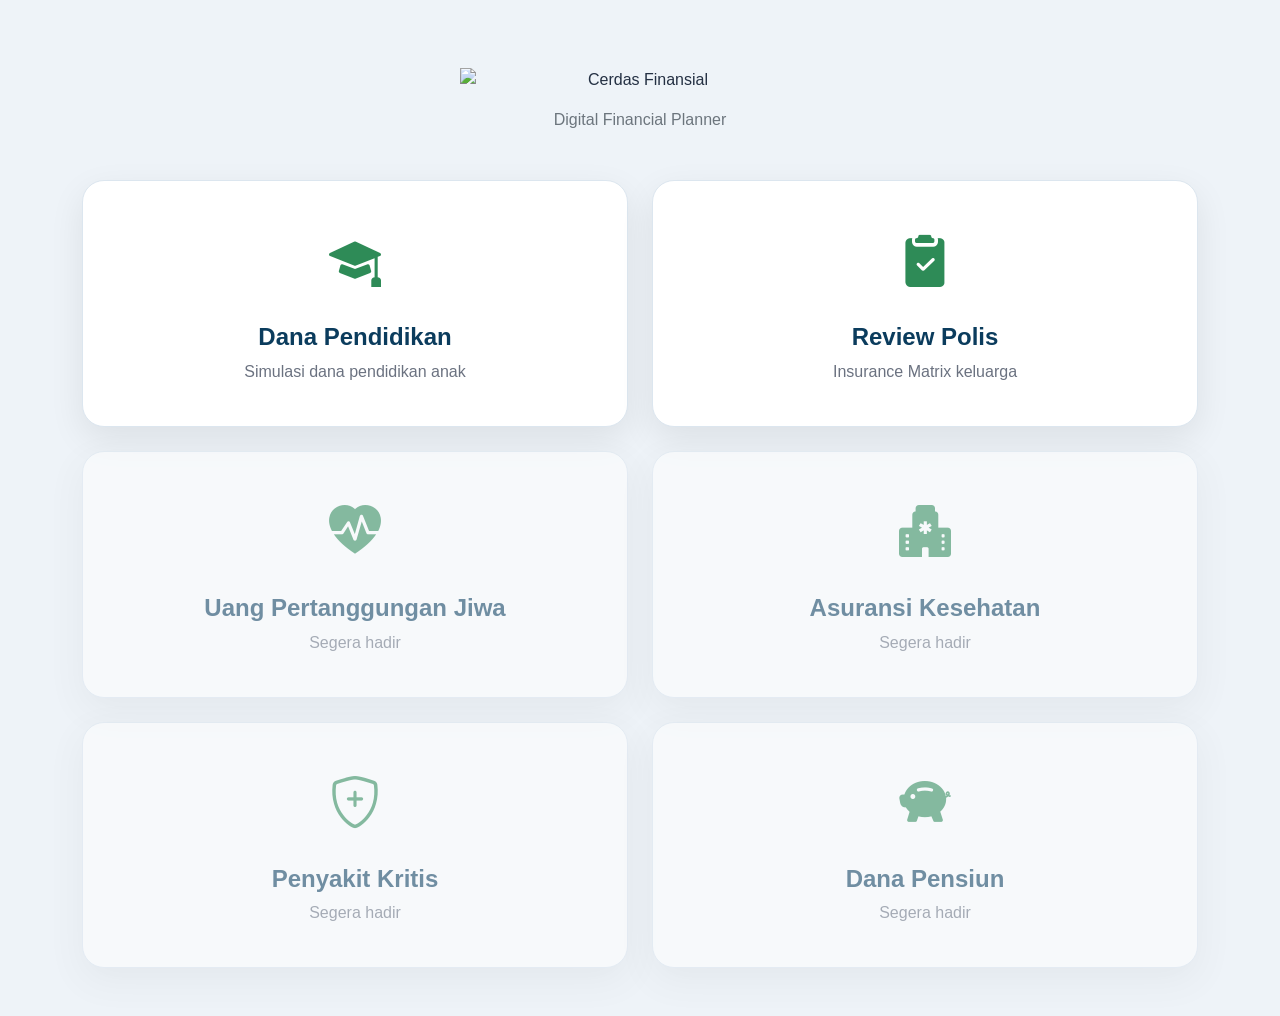
==== index.html @ c91d97d3 "update logo" ====
<!DOCTYPE html>
<html lang="id">
<head>
<meta charset="UTF-8">
<meta name="viewport" content="width=device-width, initial-scale=1">
<title>Cerdas Finansial</title>
<link href="https://cdn.jsdelivr.net/npm/bootstrap@5.3.7/dist/css/bootstrap.min.css" rel="stylesheet">
<link rel="stylesheet" href="https://cdn.jsdelivr.net/npm/bootstrap-icons@1.13.1/font/bootstrap-icons.min.css">
<link rel="stylesheet" href="css/style.css">
</head>
<body>

<div class="container py-5">

  <div class="text-center mb-5 hero-brand">
    <img src="assets/logo-cerdas-finansial.png" alt="Cerdas Finansial" class="main-logo">
    <p class="text-secondary mt-3">Digital Financial Planner</p>
  </div>

  <div class="row g-4">

    <div class="col-md-6">
      <a href="pages/pendidikan.html" class="text-decoration-none">
        <div class="menu-card">
          <i class="bi bi-mortarboard-fill"></i>
          <h4>Dana Pendidikan</h4>
          <p>Simulasi dana pendidikan anak</p>
        </div>
      </a>
    </div>

    <div class="col-md-6">
      <a href="pages/review-polis.html" class="text-decoration-none">
        <div class="menu-card">
          <i class="bi bi-clipboard2-check-fill"></i>
          <h4>Review Polis</h4>
          <p>Insurance Matrix keluarga</p>
        </div>
      </a>
    </div>

    <div class="col-md-6">
      <div class="menu-card disabled">
        <i class="bi bi-heart-pulse-fill"></i>
        <h4>Uang Pertanggungan Jiwa</h4>
        <p>Segera hadir</p>
      </div>
    </div>

    <div class="col-md-6">
      <div class="menu-card disabled">
        <i class="bi bi-hospital-fill"></i>
        <h4>Asuransi Kesehatan</h4>
        <p>Segera hadir</p>
      </div>
    </div>

    <div class="col-md-6">
      <div class="menu-card disabled">
        <i class="bi bi-shield-plus"></i>
        <h4>Penyakit Kritis</h4>
        <p>Segera hadir</p>
      </div>
    </div>

    <div class="col-md-6">
      <div class="menu-card disabled">
        <i class="bi bi-piggy-bank-fill"></i>
        <h4>Dana Pensiun</h4>
        <p>Segera hadir</p>
      </div>
    </div>

  </div>
</div>

<script src="js/script.js"></script>
</body>
</html>
---- css/style.css ----
body{
  background:#eef3f8;
  font-family:Arial,Helvetica,sans-serif;
  color:#243043;
}

.hero-brand{
  padding-top:20px;
}

.main-logo{
  width:360px;
  max-width:85%;
  height:auto;
  display:block;
  margin:0 auto;
}

.menu-card{
  background:white;
  border-radius:22px;
  padding:42px;
  text-align:center;
  box-shadow:0 12px 35px rgba(0,0,0,.08);
  transition:.25s;
  min-height:230px;
  border:1px solid #dce6ef;
}

.menu-card:hover{
  transform:translateY(-6px);
  box-shadow:0 18px 45px rgba(0,0,0,.12);
}

.menu-card i{
  font-size:52px;
  color:#2E8B57;
}

.menu-card h4{
  margin-top:22px;
  color:#0B3C5D;
  font-weight:800;
}

.menu-card p{
  color:#6b7280;
  margin-bottom:0;
}

.menu-card.disabled{
  opacity:.55;
  cursor:not-allowed;
}

a{
  color:inherit;
}
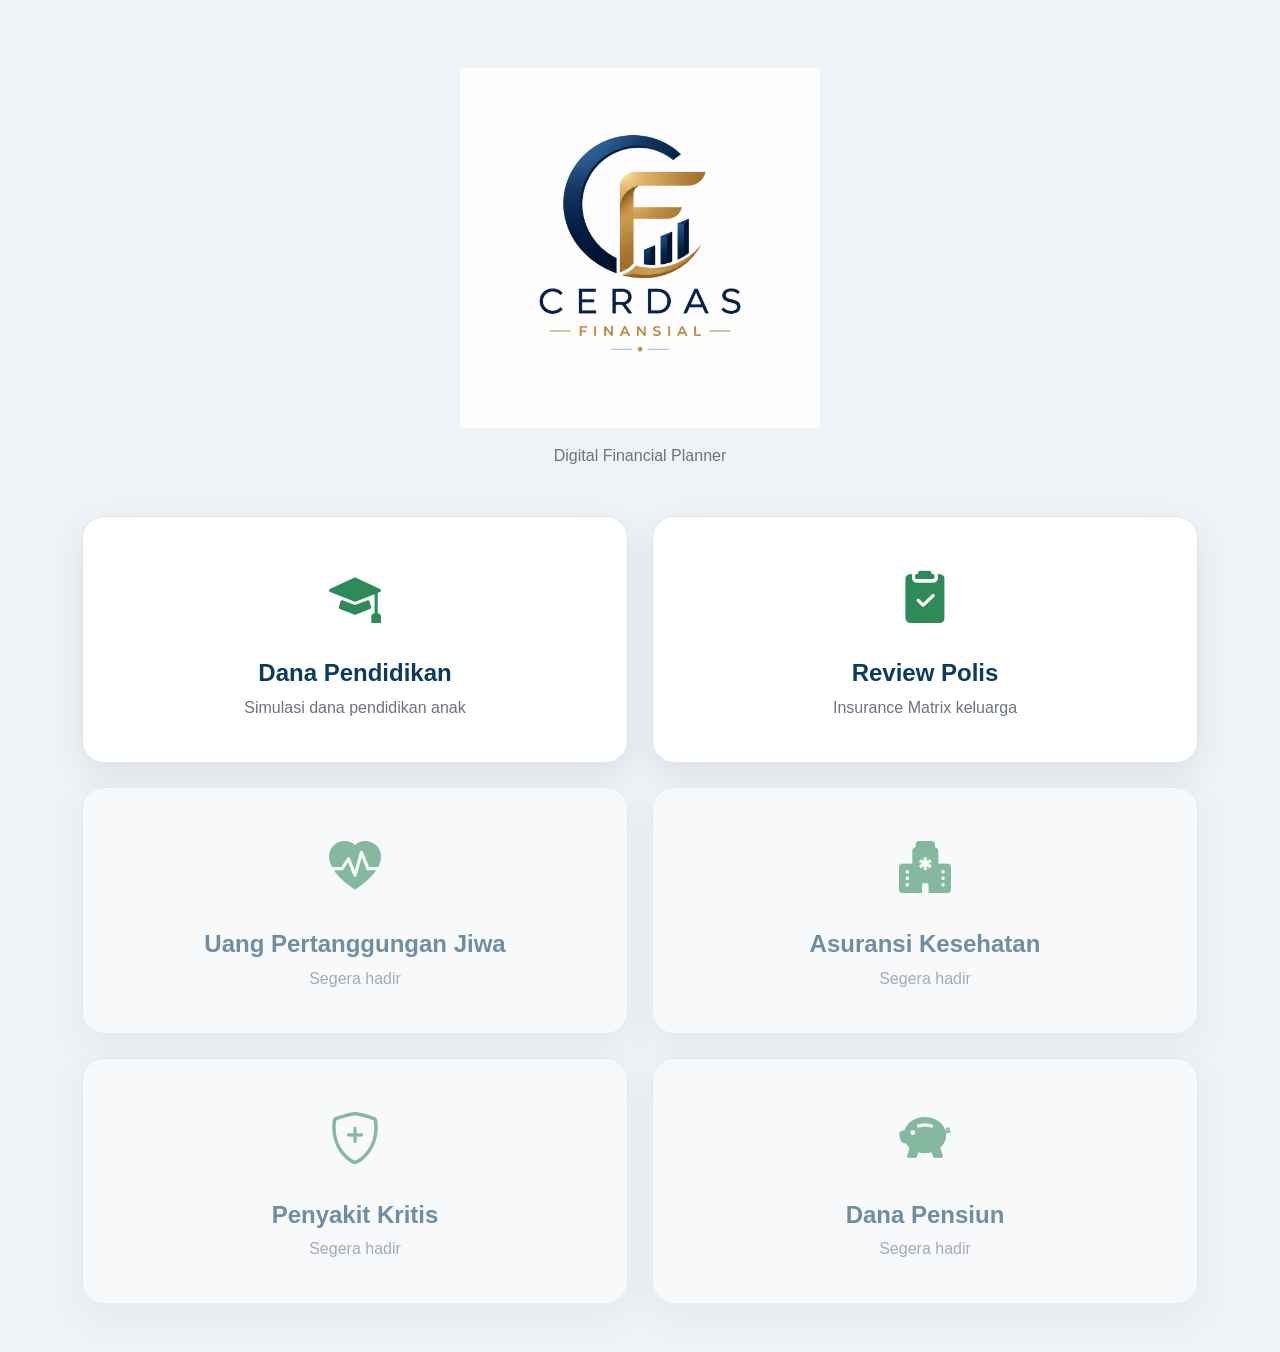
==== commit fbbfae41: "Update index.html" ====
--- a/index.html
+++ b/index.html
@@ -13,7 +13,9 @@
 <div class="container py-5">
 
   <div class="text-center mb-5 hero-brand">
-    <img src="assets/logo-cerdas-finansial.png" alt="Cerdas Finansial" class="main-logo">
+   <img src="asset/logo-cerdas-finansial.png"
+     alt="Cerdas Finansial"
+     class="main-logo">
     <p class="text-secondary mt-3">Digital Financial Planner</p>
   </div>
 
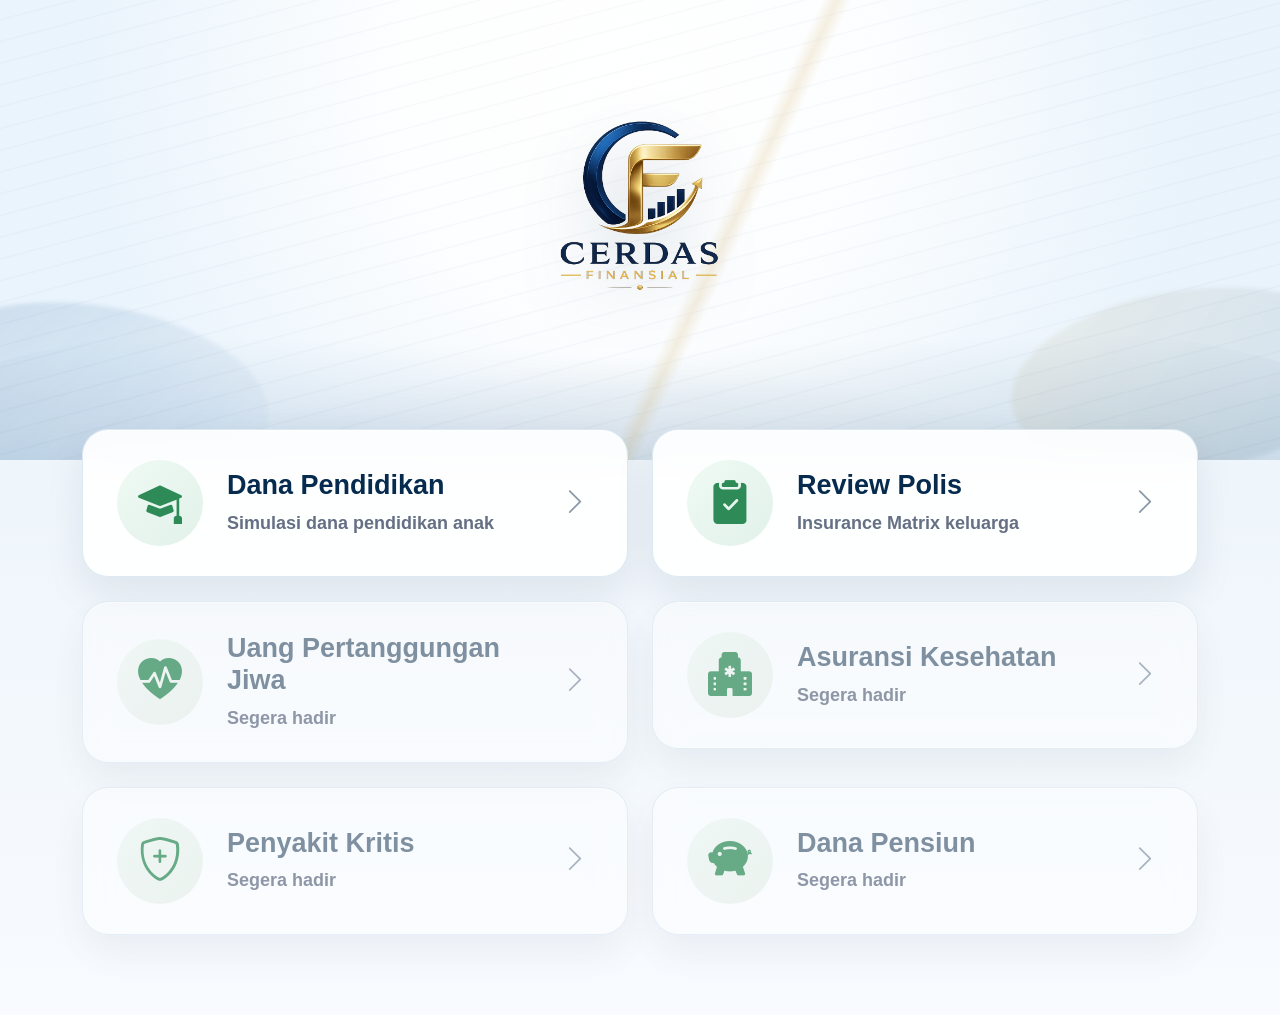
==== commit f461a0f7: "main dashboard update" ====
--- a/index.html
+++ b/index.html
@@ -8,73 +8,98 @@
 <link rel="stylesheet" href="https://cdn.jsdelivr.net/npm/bootstrap-icons@1.13.1/font/bootstrap-icons.min.css">
 <link rel="stylesheet" href="css/style.css">
 </head>
+
 <body>
+<main class="dashboard-page">
 
-<div class="container py-5">
+  <section class="hero-section">
+    <div class="hero-bg-shape shape-left"></div>
+    <div class="hero-bg-shape shape-right"></div>
 
-  <div class="text-center mb-5 hero-brand">
-   <img src="asset/logo-cerdas-finansial.png"
-     alt="Cerdas Finansial"
-     class="main-logo">
-    <p class="text-secondary mt-3">Digital Financial Planner</p>
-  </div>
+    <div class="hero-content">
+      <img src="asset/logo-cerdas-finansial.png" alt="Cerdas Finansial" class="hero-logo">
+    </div>
+  </section>
 
-  <div class="row g-4">
+  <section class="menu-section">
+    <div class="container">
+      <div class="row g-4">
 
-    <div class="col-md-6">
-      <a href="pages/pendidikan.html" class="text-decoration-none">
-        <div class="menu-card">
-          <i class="bi bi-mortarboard-fill"></i>
-          <h4>Dana Pendidikan</h4>
-          <p>Simulasi dana pendidikan anak</p>
+        <div class="col-md-6">
+          <a href="pages/pendidikan.html" class="menu-link">
+            <div class="menu-card active-card">
+              <div class="menu-icon"><i class="bi bi-mortarboard-fill"></i></div>
+              <div class="menu-text">
+                <h4>Dana Pendidikan</h4>
+                <p>Simulasi dana pendidikan anak</p>
+              </div>
+              <div class="menu-arrow"><i class="bi bi-chevron-right"></i></div>
+            </div>
+          </a>
         </div>
-      </a>
-    </div>
 
-    <div class="col-md-6">
-      <a href="pages/review-polis.html" class="text-decoration-none">
-        <div class="menu-card">
-          <i class="bi bi-clipboard2-check-fill"></i>
-          <h4>Review Polis</h4>
-          <p>Insurance Matrix keluarga</p>
+        <div class="col-md-6">
+          <a href="pages/review-polis.html" class="menu-link">
+            <div class="menu-card active-card">
+              <div class="menu-icon"><i class="bi bi-clipboard2-check-fill"></i></div>
+              <div class="menu-text">
+                <h4>Review Polis</h4>
+                <p>Insurance Matrix keluarga</p>
+              </div>
+              <div class="menu-arrow"><i class="bi bi-chevron-right"></i></div>
+            </div>
+          </a>
         </div>
-      </a>
-    </div>
 
-    <div class="col-md-6">
-      <div class="menu-card disabled">
-        <i class="bi bi-heart-pulse-fill"></i>
-        <h4>Uang Pertanggungan Jiwa</h4>
-        <p>Segera hadir</p>
+        <div class="col-md-6">
+          <div class="menu-card disabled">
+            <div class="menu-icon"><i class="bi bi-heart-pulse-fill"></i></div>
+            <div class="menu-text">
+              <h4>Uang Pertanggungan Jiwa</h4>
+              <p>Segera hadir</p>
+            </div>
+            <div class="menu-arrow"><i class="bi bi-chevron-right"></i></div>
+          </div>
+        </div>
+
+        <div class="col-md-6">
+          <div class="menu-card disabled">
+            <div class="menu-icon"><i class="bi bi-hospital-fill"></i></div>
+            <div class="menu-text">
+              <h4>Asuransi Kesehatan</h4>
+              <p>Segera hadir</p>
+            </div>
+            <div class="menu-arrow"><i class="bi bi-chevron-right"></i></div>
+          </div>
+        </div>
+
+        <div class="col-md-6">
+          <div class="menu-card disabled">
+            <div class="menu-icon"><i class="bi bi-shield-plus"></i></div>
+            <div class="menu-text">
+              <h4>Penyakit Kritis</h4>
+              <p>Segera hadir</p>
+            </div>
+            <div class="menu-arrow"><i class="bi bi-chevron-right"></i></div>
+          </div>
+        </div>
+
+        <div class="col-md-6">
+          <div class="menu-card disabled">
+            <div class="menu-icon"><i class="bi bi-piggy-bank-fill"></i></div>
+            <div class="menu-text">
+              <h4>Dana Pensiun</h4>
+              <p>Segera hadir</p>
+            </div>
+            <div class="menu-arrow"><i class="bi bi-chevron-right"></i></div>
+          </div>
+        </div>
+
       </div>
     </div>
+  </section>
 
-    <div class="col-md-6">
-      <div class="menu-card disabled">
-        <i class="bi bi-hospital-fill"></i>
-        <h4>Asuransi Kesehatan</h4>
-        <p>Segera hadir</p>
-      </div>
-    </div>
-
-    <div class="col-md-6">
-      <div class="menu-card disabled">
-        <i class="bi bi-shield-plus"></i>
-        <h4>Penyakit Kritis</h4>
-        <p>Segera hadir</p>
-      </div>
-    </div>
-
-    <div class="col-md-6">
-      <div class="menu-card disabled">
-        <i class="bi bi-piggy-bank-fill"></i>
-        <h4>Dana Pensiun</h4>
-        <p>Segera hadir</p>
-      </div>
-    </div>
-
-  </div>
-</div>
+</main>
 
 <script src="js/script.js"></script>
 </body>
--- a/css/style.css
+++ b/css/style.css
@@ -1,58 +1,249 @@
+:root{
+  --navy:#062b4f;
+  --navy2:#0b3c5d;
+  --gold:#c79a3b;
+  --green:#2e8b57;
+  --soft:#eef5fb;
+  --text:#122033;
+  --muted:#667085;
+  --line:#dce8f2;
+}
+
+*{
+  box-sizing:border-box;
+}
+
 body{
-  background:#eef3f8;
+  margin:0;
+  background:linear-gradient(180deg,#f7fbff 0%,#eef5fb 45%,#f8fbff 100%);
   font-family:Arial,Helvetica,sans-serif;
-  color:#243043;
-}
-
-.hero-brand{
-  padding-top:20px;
-}
-
-.main-logo{
+  color:var(--text);
+}
+
+.dashboard-page{
+  min-height:100vh;
+  overflow:hidden;
+  position:relative;
+}
+
+.hero-section{
+  position:relative;
+  min-height:430px;
+  display:flex;
+  align-items:center;
+  justify-content:center;
+  padding:70px 20px 110px;
+  background:
+    radial-gradient(circle at 50% 20%,rgba(255,255,255,.96) 0%,rgba(255,255,255,.75) 32%,rgba(232,243,252,.9) 75%),
+    linear-gradient(135deg,#ffffff 0%,#eaf4fb 100%);
+  overflow:hidden;
+}
+
+.hero-section::before{
+  content:"";
+  position:absolute;
+  left:-8%;
+  right:-8%;
+  bottom:-90px;
+  height:250px;
+  background:
+    radial-gradient(ellipse at 15% 80%,rgba(9,71,133,.18),transparent 58%),
+    radial-gradient(ellipse at 85% 75%,rgba(11,60,93,.16),transparent 58%);
+  border-radius:50% 50% 0 0;
+}
+
+.hero-section::after{
+  content:"";
+  position:absolute;
+  inset:0;
+  background:
+    linear-gradient(115deg,transparent 0%,transparent 55%,rgba(199,154,59,.28) 56%,transparent 57%),
+    repeating-linear-gradient(165deg,transparent 0 18px,rgba(11,60,93,.055) 19px,transparent 21px);
+  opacity:.55;
+  pointer-events:none;
+}
+
+.hero-bg-shape{
+  position:absolute;
   width:360px;
-  max-width:85%;
+  height:180px;
+  border-radius:50%;
+  filter:blur(2px);
+  opacity:.42;
+}
+
+.shape-left{
+  left:-90px;
+  bottom:-25px;
+  background:linear-gradient(135deg,rgba(7,73,135,.35),rgba(255,255,255,0));
+  transform:rotate(8deg);
+}
+
+.shape-right{
+  right:-90px;
+  bottom:-10px;
+  background:linear-gradient(135deg,rgba(199,154,59,.22),rgba(7,73,135,.25));
+  transform:rotate(-8deg);
+}
+
+.hero-content{
+  position:relative;
+  z-index:2;
+  text-align:center;
+  animation:fadeUp .7s ease both;
+}
+
+.hero-logo{
+  width:420px;
+  max-width:86vw;
   height:auto;
   display:block;
-  margin:0 auto;
+  margin:auto;
+  filter:drop-shadow(0 22px 32px rgba(6,43,79,.14));
+}
+
+.menu-section{
+  position:relative;
+  z-index:4;
+  margin-top:-55px;
+  padding:0 0 80px;
+}
+
+.menu-link{
+  text-decoration:none;
+  color:inherit;
 }
 
 .menu-card{
-  background:white;
-  border-radius:22px;
-  padding:42px;
-  text-align:center;
-  box-shadow:0 12px 35px rgba(0,0,0,.08);
-  transition:.25s;
-  min-height:230px;
-  border:1px solid #dce6ef;
-}
-
-.menu-card:hover{
+  position:relative;
+  display:flex;
+  align-items:center;
+  gap:24px;
+  min-height:142px;
+  padding:30px 34px;
+  background:rgba(255,255,255,.92);
+  border:1px solid rgba(220,232,242,.95);
+  border-radius:26px;
+  box-shadow:
+    0 18px 40px rgba(16,24,40,.08),
+    inset 0 1px 0 rgba(255,255,255,.8);
+  backdrop-filter:blur(14px);
+  transition:.28s ease;
+}
+
+.active-card:hover{
   transform:translateY(-6px);
-  box-shadow:0 18px 45px rgba(0,0,0,.12);
-}
-
-.menu-card i{
-  font-size:52px;
-  color:#2E8B57;
-}
-
-.menu-card h4{
-  margin-top:22px;
-  color:#0B3C5D;
-  font-weight:800;
-}
-
-.menu-card p{
-  color:#6b7280;
-  margin-bottom:0;
+  box-shadow:
+    0 26px 55px rgba(16,24,40,.13),
+    inset 0 1px 0 rgba(255,255,255,.9);
+}
+
+.menu-icon{
+  width:86px;
+  height:86px;
+  border-radius:50%;
+  background:linear-gradient(135deg,#effaf4,#e1f1e9);
+  display:flex;
+  align-items:center;
+  justify-content:center;
+  flex-shrink:0;
+}
+
+.menu-icon i{
+  font-size:44px;
+  color:var(--green);
+}
+
+.menu-text{
+  flex:1;
+}
+
+.menu-text h4{
+  margin:0 0 8px;
+  color:var(--navy);
+  font-size:27px;
+  font-weight:900;
+}
+
+.menu-text p{
+  margin:0;
+  color:var(--muted);
+  font-size:18px;
+  font-weight:600;
+}
+
+.menu-arrow{
+  width:36px;
+  height:36px;
+  display:flex;
+  align-items:center;
+  justify-content:center;
+  color:#8a98a8;
+  font-size:28px;
+  flex-shrink:0;
 }
 
 .menu-card.disabled{
-  opacity:.55;
+  opacity:.72;
   cursor:not-allowed;
-}
-
-a{
-  color:inherit;
+  background:rgba(255,255,255,.62);
+}
+
+.menu-card.disabled .menu-text h4{
+  color:#52677c;
+}
+
+.menu-card.disabled .menu-icon{
+  background:linear-gradient(135deg,#eef6f2,#e7efe9);
+}
+
+@keyframes fadeUp{
+  from{
+    opacity:0;
+    transform:translateY(18px);
+  }
+  to{
+    opacity:1;
+    transform:translateY(0);
+  }
+}
+
+@media(max-width:768px){
+  .hero-section{
+    min-height:330px;
+    padding:45px 16px 85px;
+  }
+
+  .hero-logo{
+    width:300px;
+  }
+
+  .menu-section{
+    margin-top:-40px;
+    padding-bottom:50px;
+  }
+
+  .menu-card{
+    min-height:118px;
+    padding:22px;
+    gap:18px;
+    border-radius:22px;
+  }
+
+  .menu-icon{
+    width:68px;
+    height:68px;
+  }
+
+  .menu-icon i{
+    font-size:34px;
+  }
+
+  .menu-text h4{
+    font-size:22px;
+  }
+
+  .menu-text p{
+    font-size:15px;
+  }
 }
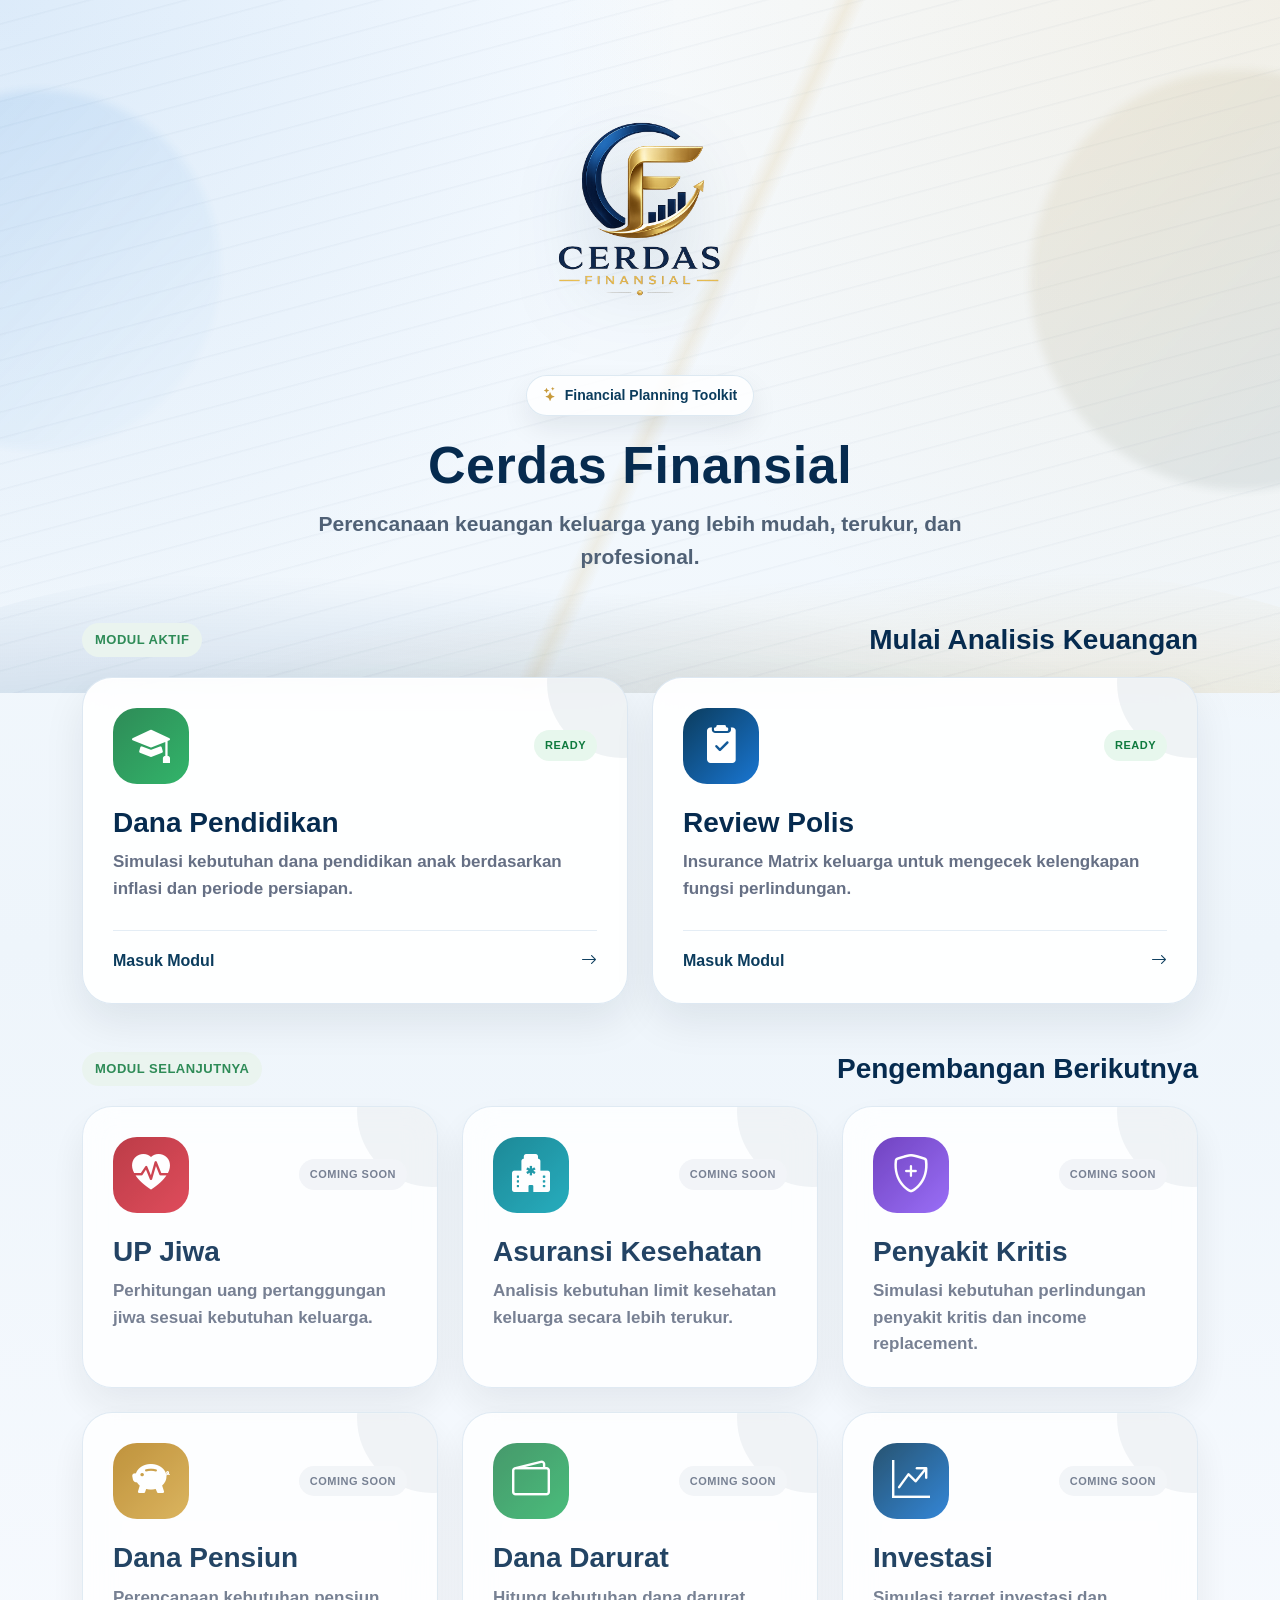
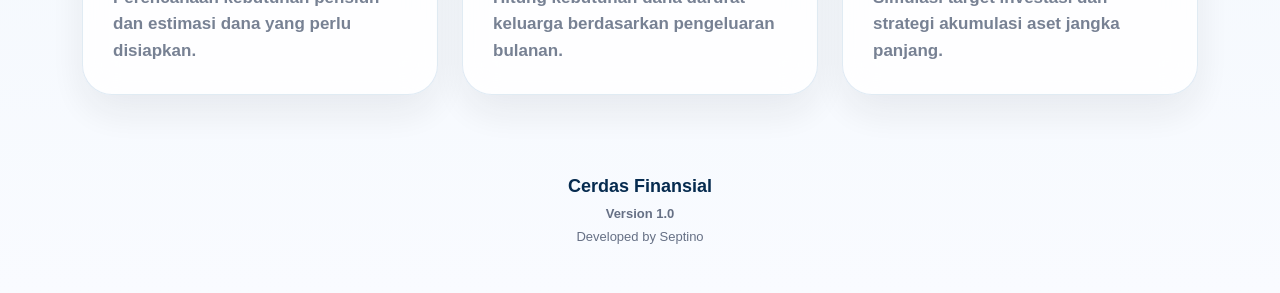
==== commit b9779929: "Dashboard v2" ====
--- a/index.html
+++ b/index.html
@@ -1,103 +1,181 @@
 <!DOCTYPE html>
 <html lang="id">
 <head>
-<meta charset="UTF-8">
-<meta name="viewport" content="width=device-width, initial-scale=1">
-<title>Cerdas Finansial</title>
-<link href="https://cdn.jsdelivr.net/npm/bootstrap@5.3.7/dist/css/bootstrap.min.css" rel="stylesheet">
-<link rel="stylesheet" href="https://cdn.jsdelivr.net/npm/bootstrap-icons@1.13.1/font/bootstrap-icons.min.css">
-<link rel="stylesheet" href="css/style.css">
+  <meta charset="UTF-8">
+  <meta name="viewport" content="width=device-width, initial-scale=1">
+  <title>Cerdas Finansial</title>
+
+  <link href="https://cdn.jsdelivr.net/npm/bootstrap@5.3.7/dist/css/bootstrap.min.css" rel="stylesheet">
+  <link rel="stylesheet" href="https://cdn.jsdelivr.net/npm/bootstrap-icons@1.13.1/font/bootstrap-icons.min.css">
+  <link rel="stylesheet" href="css/style.css">
 </head>
 
 <body>
 <main class="dashboard-page">
 
   <section class="hero-section">
-    <div class="hero-bg-shape shape-left"></div>
-    <div class="hero-bg-shape shape-right"></div>
+    <div class="hero-orb orb-left"></div>
+    <div class="hero-orb orb-right"></div>
 
     <div class="hero-content">
       <img src="asset/logo-cerdas-finansial.png" alt="Cerdas Finansial" class="hero-logo">
+
+      <div class="hero-badge">
+        <i class="bi bi-stars"></i>
+        Financial Planning Toolkit
+      </div>
+
+      <h1>Cerdas Finansial</h1>
+      <p>
+        Perencanaan keuangan keluarga yang lebih mudah,
+        terukur, dan profesional.
+      </p>
     </div>
   </section>
 
   <section class="menu-section">
     <div class="container">
-      <div class="row g-4">
+
+      <div class="section-heading">
+        <span>Modul Aktif</span>
+        <h2>Mulai Analisis Keuangan</h2>
+      </div>
+
+      <div class="row g-4 mb-5">
 
         <div class="col-md-6">
-          <a href="pages/pendidikan.html" class="menu-link">
-            <div class="menu-card active-card">
-              <div class="menu-icon"><i class="bi bi-mortarboard-fill"></i></div>
-              <div class="menu-text">
-                <h4>Dana Pendidikan</h4>
-                <p>Simulasi dana pendidikan anak</p>
+          <a href="pages/pendidikan.html" class="module-link">
+            <div class="module-card active">
+              <div class="module-top">
+                <div class="module-icon green">
+                  <i class="bi bi-mortarboard-fill"></i>
+                </div>
+                <span class="module-badge ready">READY</span>
               </div>
-              <div class="menu-arrow"><i class="bi bi-chevron-right"></i></div>
+              <h3>Dana Pendidikan</h3>
+              <p>Simulasi kebutuhan dana pendidikan anak berdasarkan inflasi dan periode persiapan.</p>
+              <div class="module-action">
+                Masuk Modul <i class="bi bi-arrow-right"></i>
+              </div>
             </div>
           </a>
         </div>
 
         <div class="col-md-6">
-          <a href="pages/review-polis.html" class="menu-link">
-            <div class="menu-card active-card">
-              <div class="menu-icon"><i class="bi bi-clipboard2-check-fill"></i></div>
-              <div class="menu-text">
-                <h4>Review Polis</h4>
-                <p>Insurance Matrix keluarga</p>
+          <a href="pages/review-polis.html" class="module-link">
+            <div class="module-card active">
+              <div class="module-top">
+                <div class="module-icon blue">
+                  <i class="bi bi-clipboard2-check-fill"></i>
+                </div>
+                <span class="module-badge ready">READY</span>
               </div>
-              <div class="menu-arrow"><i class="bi bi-chevron-right"></i></div>
+              <h3>Review Polis</h3>
+              <p>Insurance Matrix keluarga untuk mengecek kelengkapan fungsi perlindungan.</p>
+              <div class="module-action">
+                Masuk Modul <i class="bi bi-arrow-right"></i>
+              </div>
             </div>
           </a>
         </div>
 
-        <div class="col-md-6">
-          <div class="menu-card disabled">
-            <div class="menu-icon"><i class="bi bi-heart-pulse-fill"></i></div>
-            <div class="menu-text">
-              <h4>Uang Pertanggungan Jiwa</h4>
-              <p>Segera hadir</p>
+      </div>
+
+      <div class="section-heading">
+        <span>Modul Selanjutnya</span>
+        <h2>Pengembangan Berikutnya</h2>
+      </div>
+
+      <div class="row g-4">
+
+        <div class="col-md-6 col-lg-4">
+          <div class="module-card coming">
+            <div class="module-top">
+              <div class="module-icon red">
+                <i class="bi bi-heart-pulse-fill"></i>
+              </div>
+              <span class="module-badge soon">COMING SOON</span>
             </div>
-            <div class="menu-arrow"><i class="bi bi-chevron-right"></i></div>
+            <h3>UP Jiwa</h3>
+            <p>Perhitungan uang pertanggungan jiwa sesuai kebutuhan keluarga.</p>
           </div>
         </div>
 
-        <div class="col-md-6">
-          <div class="menu-card disabled">
-            <div class="menu-icon"><i class="bi bi-hospital-fill"></i></div>
-            <div class="menu-text">
-              <h4>Asuransi Kesehatan</h4>
-              <p>Segera hadir</p>
+        <div class="col-md-6 col-lg-4">
+          <div class="module-card coming">
+            <div class="module-top">
+              <div class="module-icon cyan">
+                <i class="bi bi-hospital-fill"></i>
+              </div>
+              <span class="module-badge soon">COMING SOON</span>
             </div>
-            <div class="menu-arrow"><i class="bi bi-chevron-right"></i></div>
+            <h3>Asuransi Kesehatan</h3>
+            <p>Analisis kebutuhan limit kesehatan keluarga secara lebih terukur.</p>
           </div>
         </div>
 
-        <div class="col-md-6">
-          <div class="menu-card disabled">
-            <div class="menu-icon"><i class="bi bi-shield-plus"></i></div>
-            <div class="menu-text">
-              <h4>Penyakit Kritis</h4>
-              <p>Segera hadir</p>
+        <div class="col-md-6 col-lg-4">
+          <div class="module-card coming">
+            <div class="module-top">
+              <div class="module-icon purple">
+                <i class="bi bi-shield-plus"></i>
+              </div>
+              <span class="module-badge soon">COMING SOON</span>
             </div>
-            <div class="menu-arrow"><i class="bi bi-chevron-right"></i></div>
+            <h3>Penyakit Kritis</h3>
+            <p>Simulasi kebutuhan perlindungan penyakit kritis dan income replacement.</p>
           </div>
         </div>
 
-        <div class="col-md-6">
-          <div class="menu-card disabled">
-            <div class="menu-icon"><i class="bi bi-piggy-bank-fill"></i></div>
-            <div class="menu-text">
-              <h4>Dana Pensiun</h4>
-              <p>Segera hadir</p>
+        <div class="col-md-6 col-lg-4">
+          <div class="module-card coming">
+            <div class="module-top">
+              <div class="module-icon gold">
+                <i class="bi bi-piggy-bank-fill"></i>
+              </div>
+              <span class="module-badge soon">COMING SOON</span>
             </div>
-            <div class="menu-arrow"><i class="bi bi-chevron-right"></i></div>
+            <h3>Dana Pensiun</h3>
+            <p>Perencanaan kebutuhan pensiun dan estimasi dana yang perlu disiapkan.</p>
+          </div>
+        </div>
+
+        <div class="col-md-6 col-lg-4">
+          <div class="module-card coming">
+            <div class="module-top">
+              <div class="module-icon green">
+                <i class="bi bi-wallet2"></i>
+              </div>
+              <span class="module-badge soon">COMING SOON</span>
+            </div>
+            <h3>Dana Darurat</h3>
+            <p>Hitung kebutuhan dana darurat keluarga berdasarkan pengeluaran bulanan.</p>
+          </div>
+        </div>
+
+        <div class="col-md-6 col-lg-4">
+          <div class="module-card coming">
+            <div class="module-top">
+              <div class="module-icon blue">
+                <i class="bi bi-graph-up-arrow"></i>
+              </div>
+              <span class="module-badge soon">COMING SOON</span>
+            </div>
+            <h3>Investasi</h3>
+            <p>Simulasi target investasi dan strategi akumulasi aset jangka panjang.</p>
           </div>
         </div>
 
       </div>
+
     </div>
   </section>
+
+  <footer class="dashboard-footer">
+    <strong>Cerdas Finansial</strong>
+    <span>Version 1.0</span>
+    <small>Developed by Septino</small>
+  </footer>
 
 </main>
 
--- a/css/style.css
+++ b/css/style.css
@@ -1,12 +1,17 @@
 :root{
   --navy:#062b4f;
   --navy2:#0b3c5d;
+  --blue:#1976d2;
   --gold:#c79a3b;
   --green:#2e8b57;
+  --red:#dc3545;
+  --cyan:#0aa3b5;
+  --purple:#7b3fe4;
   --soft:#eef5fb;
   --text:#122033;
   --muted:#667085;
   --line:#dce8f2;
+  --white:#ffffff;
 }
 
 *{
@@ -15,7 +20,10 @@
 
 body{
   margin:0;
-  background:linear-gradient(180deg,#f7fbff 0%,#eef5fb 45%,#f8fbff 100%);
+  background:
+    radial-gradient(circle at top left,rgba(25,118,210,.12),transparent 30%),
+    radial-gradient(circle at top right,rgba(199,154,59,.12),transparent 32%),
+    linear-gradient(180deg,#f7fbff 0%,#eef5fb 50%,#f9fbff 100%);
   font-family:Arial,Helvetica,sans-serif;
   color:var(--text);
 }
@@ -28,173 +36,309 @@
 
 .hero-section{
   position:relative;
-  min-height:430px;
+  min-height:520px;
   display:flex;
   align-items:center;
   justify-content:center;
-  padding:70px 20px 110px;
+  padding:70px 20px 120px;
+  overflow:hidden;
+}
+
+.hero-section::before{
+  content:"";
+  position:absolute;
+  inset:0;
   background:
-    radial-gradient(circle at 50% 20%,rgba(255,255,255,.96) 0%,rgba(255,255,255,.75) 32%,rgba(232,243,252,.9) 75%),
-    linear-gradient(135deg,#ffffff 0%,#eaf4fb 100%);
-  overflow:hidden;
-}
-
-.hero-section::before{
+    linear-gradient(115deg,transparent 0%,transparent 52%,rgba(199,154,59,.16) 53%,transparent 54%),
+    repeating-linear-gradient(165deg,transparent 0 22px,rgba(11,60,93,.045) 23px,transparent 25px);
+  opacity:.75;
+  pointer-events:none;
+}
+
+.hero-section::after{
   content:"";
   position:absolute;
   left:-8%;
   right:-8%;
-  bottom:-90px;
-  height:250px;
+  bottom:-110px;
+  height:260px;
   background:
-    radial-gradient(ellipse at 15% 80%,rgba(9,71,133,.18),transparent 58%),
-    radial-gradient(ellipse at 85% 75%,rgba(11,60,93,.16),transparent 58%);
+    radial-gradient(ellipse at 18% 80%,rgba(9,71,133,.18),transparent 60%),
+    radial-gradient(ellipse at 82% 75%,rgba(199,154,59,.18),transparent 60%);
   border-radius:50% 50% 0 0;
 }
 
-.hero-section::after{
-  content:"";
+.hero-orb{
   position:absolute;
-  inset:0;
-  background:
-    linear-gradient(115deg,transparent 0%,transparent 55%,rgba(199,154,59,.28) 56%,transparent 57%),
-    repeating-linear-gradient(165deg,transparent 0 18px,rgba(11,60,93,.055) 19px,transparent 21px);
-  opacity:.55;
-  pointer-events:none;
-}
-
-.hero-bg-shape{
-  position:absolute;
+  border-radius:50%;
+  filter:blur(4px);
+  opacity:.45;
+}
+
+.orb-left{
   width:360px;
-  height:180px;
-  border-radius:50%;
-  filter:blur(2px);
-  opacity:.42;
-}
-
-.shape-left{
-  left:-90px;
-  bottom:-25px;
-  background:linear-gradient(135deg,rgba(7,73,135,.35),rgba(255,255,255,0));
-  transform:rotate(8deg);
-}
-
-.shape-right{
-  right:-90px;
-  bottom:-10px;
-  background:linear-gradient(135deg,rgba(199,154,59,.22),rgba(7,73,135,.25));
-  transform:rotate(-8deg);
+  height:360px;
+  left:-140px;
+  top:90px;
+  background:linear-gradient(135deg,rgba(25,118,210,.28),rgba(255,255,255,0));
+}
+
+.orb-right{
+  width:420px;
+  height:420px;
+  right:-170px;
+  top:70px;
+  background:linear-gradient(135deg,rgba(199,154,59,.22),rgba(11,60,93,.22));
 }
 
 .hero-content{
   position:relative;
   z-index:2;
   text-align:center;
-  animation:fadeUp .7s ease both;
+  max-width:820px;
+  animation:fadeUp .75s ease both;
 }
 
 .hero-logo{
-  width:420px;
+  width:430px;
   max-width:86vw;
   height:auto;
   display:block;
-  margin:auto;
-  filter:drop-shadow(0 22px 32px rgba(6,43,79,.14));
+  margin:0 auto 18px;
+  filter:drop-shadow(0 26px 34px rgba(6,43,79,.16));
+}
+
+.hero-badge{
+  display:inline-flex;
+  align-items:center;
+  gap:8px;
+  padding:9px 16px;
+  border-radius:999px;
+  background:rgba(255,255,255,.82);
+  border:1px solid rgba(220,232,242,.95);
+  box-shadow:0 12px 28px rgba(16,24,40,.08);
+  color:var(--navy2);
+  font-size:14px;
+  font-weight:900;
+  margin-bottom:18px;
+}
+
+.hero-badge i{
+  color:var(--gold);
+}
+
+.hero-content h1{
+  margin:0 0 12px;
+  color:var(--navy);
+  font-size:52px;
+  font-weight:900;
+  letter-spacing:.5px;
+}
+
+.hero-content p{
+  margin:0 auto;
+  color:#506176;
+  font-size:21px;
+  line-height:1.55;
+  font-weight:600;
+  max-width:680px;
 }
 
 .menu-section{
   position:relative;
   z-index:4;
-  margin-top:-55px;
-  padding:0 0 80px;
-}
-
-.menu-link{
+  margin-top:-70px;
+  padding:0 0 54px;
+}
+
+.section-heading{
+  margin:0 0 20px;
+  display:flex;
+  align-items:flex-end;
+  justify-content:space-between;
+  gap:16px;
+}
+
+.section-heading span{
+  display:inline-flex;
+  align-items:center;
+  padding:7px 13px;
+  border-radius:999px;
+  background:#eaf4ef;
+  color:var(--green);
+  font-size:13px;
+  font-weight:900;
+  text-transform:uppercase;
+  letter-spacing:.5px;
+}
+
+.section-heading h2{
+  margin:0;
+  color:var(--navy);
+  font-size:28px;
+  font-weight:900;
+}
+
+.module-link{
+  color:inherit;
   text-decoration:none;
-  color:inherit;
-}
-
-.menu-card{
-  position:relative;
-  display:flex;
-  align-items:center;
-  gap:24px;
-  min-height:142px;
-  padding:30px 34px;
+  display:block;
+  height:100%;
+}
+
+.module-card{
+  position:relative;
+  height:100%;
+  min-height:238px;
+  padding:30px;
   background:rgba(255,255,255,.92);
-  border:1px solid rgba(220,232,242,.95);
-  border-radius:26px;
+  border:1px solid rgba(220,232,242,.96);
+  border-radius:30px;
   box-shadow:
-    0 18px 40px rgba(16,24,40,.08),
+    0 18px 42px rgba(16,24,40,.08),
     inset 0 1px 0 rgba(255,255,255,.8);
-  backdrop-filter:blur(14px);
+  backdrop-filter:blur(16px);
   transition:.28s ease;
-}
-
-.active-card:hover{
-  transform:translateY(-6px);
+  overflow:hidden;
+}
+
+.module-card::after{
+  content:"";
+  position:absolute;
+  width:150px;
+  height:150px;
+  right:-70px;
+  top:-70px;
+  border-radius:50%;
+  background:rgba(11,60,93,.06);
+}
+
+.module-card.active:hover{
+  transform:translateY(-7px);
   box-shadow:
-    0 26px 55px rgba(16,24,40,.13),
-    inset 0 1px 0 rgba(255,255,255,.9);
-}
-
-.menu-icon{
-  width:86px;
-  height:86px;
-  border-radius:50%;
-  background:linear-gradient(135deg,#effaf4,#e1f1e9);
+    0 28px 60px rgba(16,24,40,.14),
+    inset 0 1px 0 rgba(255,255,255,.95);
+}
+
+.module-top{
+  position:relative;
+  z-index:2;
+  display:flex;
+  align-items:center;
+  justify-content:space-between;
+  gap:12px;
+  margin-bottom:22px;
+}
+
+.module-icon{
+  width:76px;
+  height:76px;
+  border-radius:24px;
   display:flex;
   align-items:center;
   justify-content:center;
-  flex-shrink:0;
-}
-
-.menu-icon i{
-  font-size:44px;
-  color:var(--green);
-}
-
-.menu-text{
-  flex:1;
-}
-
-.menu-text h4{
-  margin:0 0 8px;
+}
+
+.module-icon i{
+  font-size:38px;
+  color:#fff;
+}
+
+.module-icon.green{background:linear-gradient(135deg,#2e8b57,#32b46a);}
+.module-icon.blue{background:linear-gradient(135deg,#0b3c5d,#1976d2);}
+.module-icon.red{background:linear-gradient(135deg,#b4232f,#dc3545);}
+.module-icon.cyan{background:linear-gradient(135deg,#007a89,#0aa3b5);}
+.module-icon.purple{background:linear-gradient(135deg,#5f2bb8,#8d5cf6);}
+.module-icon.gold{background:linear-gradient(135deg,#b88422,#d7aa49);}
+
+.module-badge{
+  padding:7px 11px;
+  border-radius:999px;
+  font-size:11px;
+  font-weight:900;
+  letter-spacing:.5px;
+}
+
+.module-badge.ready{
+  background:#e7f7ed;
+  color:#0f7a3e;
+}
+
+.module-badge.soon{
+  background:#f2f4f7;
+  color:#667085;
+}
+
+.module-card h3{
+  position:relative;
+  z-index:2;
+  margin:0 0 10px;
   color:var(--navy);
-  font-size:27px;
-  font-weight:900;
-}
-
-.menu-text p{
+  font-size:28px;
+  font-weight:900;
+}
+
+.module-card p{
+  position:relative;
+  z-index:2;
   margin:0;
   color:var(--muted);
+  font-size:17px;
+  line-height:1.55;
+  font-weight:600;
+}
+
+.module-action{
+  position:relative;
+  z-index:2;
+  margin-top:28px;
+  padding-top:18px;
+  border-top:1px solid #e4edf5;
+  color:var(--navy2);
+  font-weight:900;
+  display:flex;
+  align-items:center;
+  justify-content:space-between;
+}
+
+.module-action i{
+  transition:.25s ease;
+}
+
+.module-card.active:hover .module-action i{
+  transform:translateX(5px);
+}
+
+.module-card.coming{
+  opacity:.88;
+}
+
+.module-card.coming:hover{
+  transform:translateY(-3px);
+}
+
+.dashboard-footer{
+  padding:24px 20px 46px;
+  text-align:center;
+  color:var(--muted);
+  display:flex;
+  flex-direction:column;
+  gap:4px;
+}
+
+.dashboard-footer strong{
+  color:var(--navy);
   font-size:18px;
-  font-weight:600;
-}
-
-.menu-arrow{
-  width:36px;
-  height:36px;
-  display:flex;
-  align-items:center;
-  justify-content:center;
-  color:#8a98a8;
-  font-size:28px;
-  flex-shrink:0;
-}
-
-.menu-card.disabled{
-  opacity:.72;
-  cursor:not-allowed;
-  background:rgba(255,255,255,.62);
-}
-
-.menu-card.disabled .menu-text h4{
-  color:#52677c;
-}
-
-.menu-card.disabled .menu-icon{
-  background:linear-gradient(135deg,#eef6f2,#e7efe9);
+  font-weight:900;
+}
+
+.dashboard-footer span{
+  font-size:13px;
+  font-weight:800;
+}
+
+.dashboard-footer small{
+  font-size:13px;
 }
 
 @keyframes fadeUp{
@@ -208,42 +352,77 @@
   }
 }
 
+@media(max-width:991px){
+  .hero-section{
+    min-height:460px;
+    padding:55px 18px 110px;
+  }
+
+  .hero-logo{
+    width:350px;
+  }
+
+  .hero-content h1{
+    font-size:42px;
+  }
+
+  .hero-content p{
+    font-size:18px;
+  }
+
+  .section-heading{
+    display:block;
+  }
+
+  .section-heading h2{
+    margin-top:10px;
+    font-size:25px;
+  }
+}
+
 @media(max-width:768px){
   .hero-section{
-    min-height:330px;
-    padding:45px 16px 85px;
+    min-height:410px;
+    padding:42px 16px 95px;
   }
 
   .hero-logo{
-    width:300px;
+    width:285px;
+  }
+
+  .hero-content h1{
+    font-size:34px;
+  }
+
+  .hero-content p{
+    font-size:16px;
   }
 
   .menu-section{
-    margin-top:-40px;
-    padding-bottom:50px;
-  }
-
-  .menu-card{
-    min-height:118px;
-    padding:22px;
-    gap:18px;
-    border-radius:22px;
-  }
-
-  .menu-icon{
-    width:68px;
-    height:68px;
-  }
-
-  .menu-icon i{
-    font-size:34px;
-  }
-
-  .menu-text h4{
-    font-size:22px;
-  }
-
-  .menu-text p{
+    margin-top:-52px;
+  }
+
+  .module-card{
+    min-height:auto;
+    padding:24px;
+    border-radius:24px;
+  }
+
+  .module-icon{
+    width:66px;
+    height:66px;
+    border-radius:20px;
+  }
+
+  .module-icon i{
+    font-size:32px;
+  }
+
+  .module-card h3{
+    font-size:24px;
+  }
+
+  .module-card p{
     font-size:15px;
   }
 }
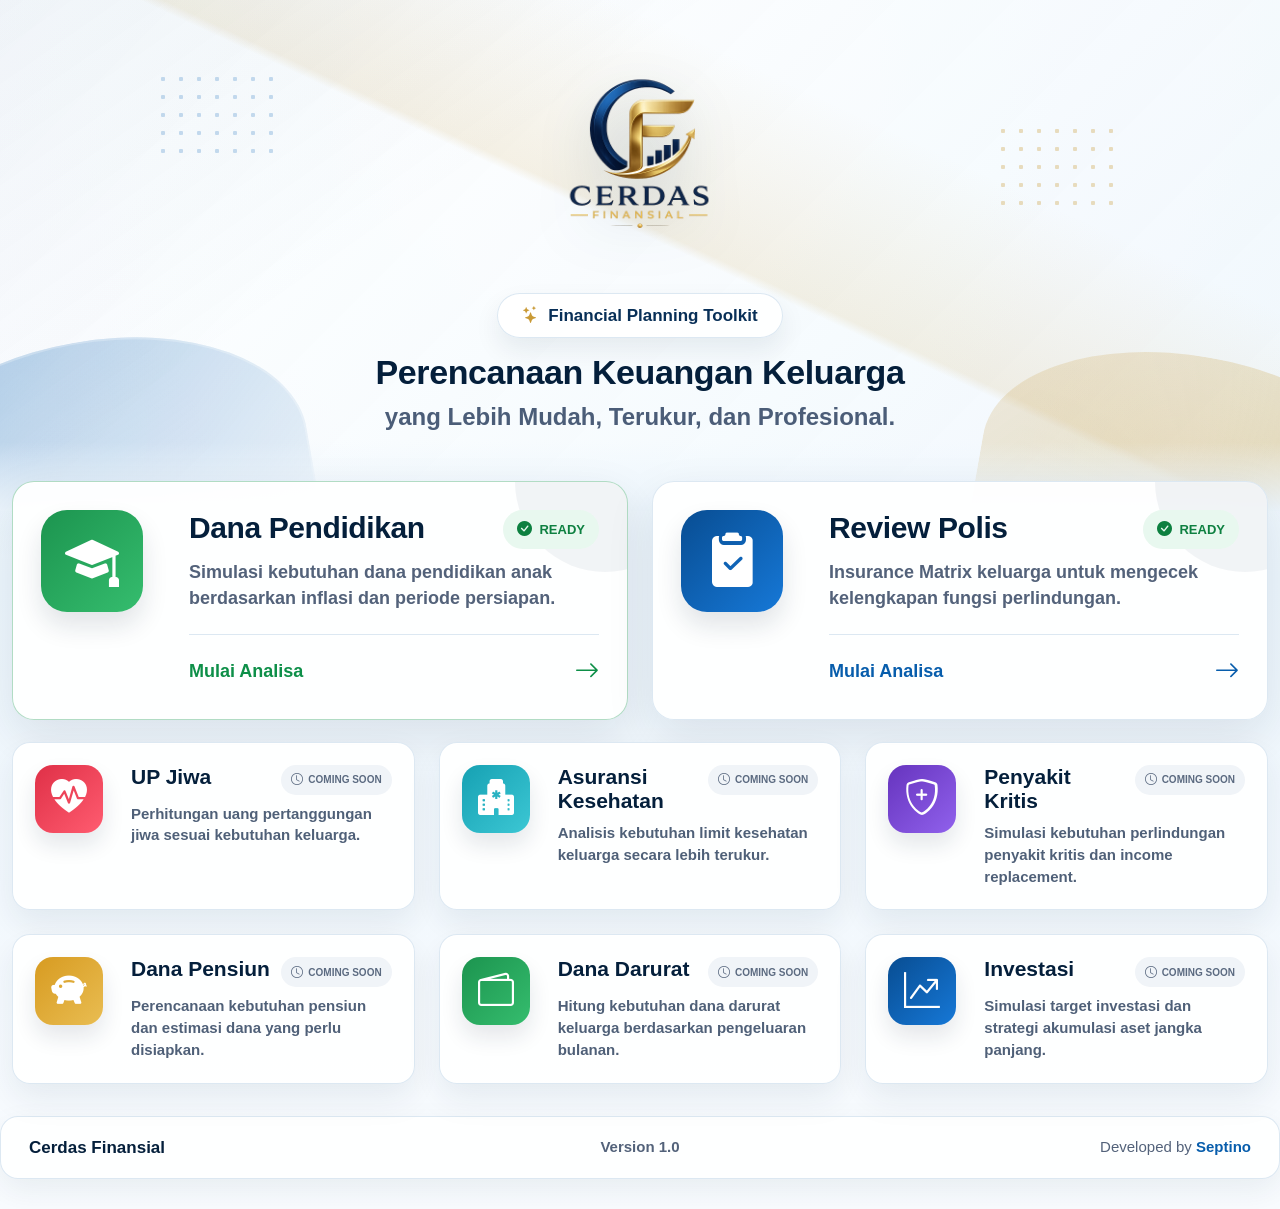
==== commit 9c6a819a: "Redesign Dashboard V2" ====
--- a/index.html
+++ b/index.html
@@ -14,8 +14,10 @@
 <main class="dashboard-page">
 
   <section class="hero-section">
-    <div class="hero-orb orb-left"></div>
-    <div class="hero-orb orb-right"></div>
+    <div class="decor decor-left"></div>
+    <div class="decor decor-right"></div>
+    <div class="dots dots-left"></div>
+    <div class="dots dots-right"></div>
 
     <div class="hero-content">
       <img src="asset/logo-cerdas-finansial.png" alt="Cerdas Finansial" class="hero-logo">
@@ -25,55 +27,57 @@
         Financial Planning Toolkit
       </div>
 
-      <h1>Cerdas Finansial</h1>
-      <p>
-        Perencanaan keuangan keluarga yang lebih mudah,
-        terukur, dan profesional.
-      </p>
+      <h1>Perencanaan Keuangan Keluarga</h1>
+      <p>yang Lebih Mudah, Terukur, dan Profesional.</p>
     </div>
   </section>
 
-  <section class="menu-section">
+  <section class="modules-section">
     <div class="container">
 
-      <div class="section-heading">
-        <span>Modul Aktif</span>
-        <h2>Mulai Analisis Keuangan</h2>
-      </div>
+      <div class="row g-4 active-row">
 
-      <div class="row g-4 mb-5">
+        <div class="col-lg-6">
+          <a href="pages/pendidikan.html" class="module-link">
+            <div class="module-card active-card green-border">
+              <div class="module-icon green">
+                <i class="bi bi-mortarboard-fill"></i>
+              </div>
 
-        <div class="col-md-6">
-          <a href="pages/pendidikan.html" class="module-link">
-            <div class="module-card active">
-              <div class="module-top">
-                <div class="module-icon green">
-                  <i class="bi bi-mortarboard-fill"></i>
+              <div class="module-content">
+                <div class="module-head">
+                  <h2>Dana Pendidikan</h2>
+                  <span class="badge-ready"><i class="bi bi-check-circle-fill"></i> READY</span>
                 </div>
-                <span class="module-badge ready">READY</span>
-              </div>
-              <h3>Dana Pendidikan</h3>
-              <p>Simulasi kebutuhan dana pendidikan anak berdasarkan inflasi dan periode persiapan.</p>
-              <div class="module-action">
-                Masuk Modul <i class="bi bi-arrow-right"></i>
+                <p>Simulasi kebutuhan dana pendidikan anak berdasarkan inflasi dan periode persiapan.</p>
+
+                <div class="module-footer">
+                  <strong>Mulai Analisa</strong>
+                  <i class="bi bi-arrow-right"></i>
+                </div>
               </div>
             </div>
           </a>
         </div>
 
-        <div class="col-md-6">
+        <div class="col-lg-6">
           <a href="pages/review-polis.html" class="module-link">
-            <div class="module-card active">
-              <div class="module-top">
-                <div class="module-icon blue">
-                  <i class="bi bi-clipboard2-check-fill"></i>
+            <div class="module-card active-card">
+              <div class="module-icon blue">
+                <i class="bi bi-clipboard2-check-fill"></i>
+              </div>
+
+              <div class="module-content">
+                <div class="module-head">
+                  <h2>Review Polis</h2>
+                  <span class="badge-ready"><i class="bi bi-check-circle-fill"></i> READY</span>
                 </div>
-                <span class="module-badge ready">READY</span>
-              </div>
-              <h3>Review Polis</h3>
-              <p>Insurance Matrix keluarga untuk mengecek kelengkapan fungsi perlindungan.</p>
-              <div class="module-action">
-                Masuk Modul <i class="bi bi-arrow-right"></i>
+                <p>Insurance Matrix keluarga untuk mengecek kelengkapan fungsi perlindungan.</p>
+
+                <div class="module-footer blue-text">
+                  <strong>Mulai Analisa</strong>
+                  <i class="bi bi-arrow-right"></i>
+                </div>
               </div>
             </div>
           </a>
@@ -81,88 +85,83 @@
 
       </div>
 
-      <div class="section-heading">
-        <span>Modul Selanjutnya</span>
-        <h2>Pengembangan Berikutnya</h2>
-      </div>
-
       <div class="row g-4">
 
         <div class="col-md-6 col-lg-4">
-          <div class="module-card coming">
-            <div class="module-top">
-              <div class="module-icon red">
-                <i class="bi bi-heart-pulse-fill"></i>
+          <div class="small-card">
+            <div class="small-icon red"><i class="bi bi-heart-pulse-fill"></i></div>
+            <div>
+              <div class="small-head">
+                <h3>UP Jiwa</h3>
+                <span><i class="bi bi-clock"></i> COMING SOON</span>
               </div>
-              <span class="module-badge soon">COMING SOON</span>
+              <p>Perhitungan uang pertanggungan jiwa sesuai kebutuhan keluarga.</p>
             </div>
-            <h3>UP Jiwa</h3>
-            <p>Perhitungan uang pertanggungan jiwa sesuai kebutuhan keluarga.</p>
           </div>
         </div>
 
         <div class="col-md-6 col-lg-4">
-          <div class="module-card coming">
-            <div class="module-top">
-              <div class="module-icon cyan">
-                <i class="bi bi-hospital-fill"></i>
+          <div class="small-card">
+            <div class="small-icon cyan"><i class="bi bi-hospital-fill"></i></div>
+            <div>
+              <div class="small-head">
+                <h3>Asuransi Kesehatan</h3>
+                <span><i class="bi bi-clock"></i> COMING SOON</span>
               </div>
-              <span class="module-badge soon">COMING SOON</span>
+              <p>Analisis kebutuhan limit kesehatan keluarga secara lebih terukur.</p>
             </div>
-            <h3>Asuransi Kesehatan</h3>
-            <p>Analisis kebutuhan limit kesehatan keluarga secara lebih terukur.</p>
           </div>
         </div>
 
         <div class="col-md-6 col-lg-4">
-          <div class="module-card coming">
-            <div class="module-top">
-              <div class="module-icon purple">
-                <i class="bi bi-shield-plus"></i>
+          <div class="small-card">
+            <div class="small-icon purple"><i class="bi bi-shield-plus"></i></div>
+            <div>
+              <div class="small-head">
+                <h3>Penyakit Kritis</h3>
+                <span><i class="bi bi-clock"></i> COMING SOON</span>
               </div>
-              <span class="module-badge soon">COMING SOON</span>
+              <p>Simulasi kebutuhan perlindungan penyakit kritis dan income replacement.</p>
             </div>
-            <h3>Penyakit Kritis</h3>
-            <p>Simulasi kebutuhan perlindungan penyakit kritis dan income replacement.</p>
           </div>
         </div>
 
         <div class="col-md-6 col-lg-4">
-          <div class="module-card coming">
-            <div class="module-top">
-              <div class="module-icon gold">
-                <i class="bi bi-piggy-bank-fill"></i>
+          <div class="small-card">
+            <div class="small-icon gold"><i class="bi bi-piggy-bank-fill"></i></div>
+            <div>
+              <div class="small-head">
+                <h3>Dana Pensiun</h3>
+                <span><i class="bi bi-clock"></i> COMING SOON</span>
               </div>
-              <span class="module-badge soon">COMING SOON</span>
+              <p>Perencanaan kebutuhan pensiun dan estimasi dana yang perlu disiapkan.</p>
             </div>
-            <h3>Dana Pensiun</h3>
-            <p>Perencanaan kebutuhan pensiun dan estimasi dana yang perlu disiapkan.</p>
           </div>
         </div>
 
         <div class="col-md-6 col-lg-4">
-          <div class="module-card coming">
-            <div class="module-top">
-              <div class="module-icon green">
-                <i class="bi bi-wallet2"></i>
+          <div class="small-card">
+            <div class="small-icon green"><i class="bi bi-wallet2"></i></div>
+            <div>
+              <div class="small-head">
+                <h3>Dana Darurat</h3>
+                <span><i class="bi bi-clock"></i> COMING SOON</span>
               </div>
-              <span class="module-badge soon">COMING SOON</span>
+              <p>Hitung kebutuhan dana darurat keluarga berdasarkan pengeluaran bulanan.</p>
             </div>
-            <h3>Dana Darurat</h3>
-            <p>Hitung kebutuhan dana darurat keluarga berdasarkan pengeluaran bulanan.</p>
           </div>
         </div>
 
         <div class="col-md-6 col-lg-4">
-          <div class="module-card coming">
-            <div class="module-top">
-              <div class="module-icon blue">
-                <i class="bi bi-graph-up-arrow"></i>
+          <div class="small-card">
+            <div class="small-icon blue"><i class="bi bi-graph-up-arrow"></i></div>
+            <div>
+              <div class="small-head">
+                <h3>Investasi</h3>
+                <span><i class="bi bi-clock"></i> COMING SOON</span>
               </div>
-              <span class="module-badge soon">COMING SOON</span>
+              <p>Simulasi target investasi dan strategi akumulasi aset jangka panjang.</p>
             </div>
-            <h3>Investasi</h3>
-            <p>Simulasi target investasi dan strategi akumulasi aset jangka panjang.</p>
           </div>
         </div>
 
@@ -174,7 +173,7 @@
   <footer class="dashboard-footer">
     <strong>Cerdas Finansial</strong>
     <span>Version 1.0</span>
-    <small>Developed by Septino</small>
+    <small>Developed by <b>Septino</b></small>
   </footer>
 
 </main>
--- a/css/style.css
+++ b/css/style.css
@@ -1,16 +1,18 @@
 :root{
-  --navy:#062b4f;
-  --navy2:#0b3c5d;
-  --blue:#1976d2;
-  --gold:#c79a3b;
-  --green:#2e8b57;
-  --red:#dc3545;
-  --cyan:#0aa3b5;
-  --purple:#7b3fe4;
-  --soft:#eef5fb;
-  --text:#122033;
-  --muted:#667085;
-  --line:#dce8f2;
+  --navy:#082f57;
+  --navy-dark:#041f3b;
+  --blue:#0d65b7;
+  --blue2:#1976d2;
+  --gold:#c99a36;
+  --green:#229b57;
+  --green2:#32b76a;
+  --red:#ef4056;
+  --cyan:#22b8c7;
+  --purple:#7d4ce2;
+  --soft:#eef6fd;
+  --text:#10243d;
+  --muted:#58677d;
+  --line:#dbe7f2;
   --white:#ffffff;
 }
 
@@ -18,30 +20,38 @@
   box-sizing:border-box;
 }
 
+html{
+  scroll-behavior:smooth;
+}
+
 body{
   margin:0;
+  font-family:Arial, Helvetica, sans-serif;
+  color:var(--text);
   background:
-    radial-gradient(circle at top left,rgba(25,118,210,.12),transparent 30%),
-    radial-gradient(circle at top right,rgba(199,154,59,.12),transparent 32%),
-    linear-gradient(180deg,#f7fbff 0%,#eef5fb 50%,#f9fbff 100%);
-  font-family:Arial,Helvetica,sans-serif;
-  color:var(--text);
+    radial-gradient(circle at top left,rgba(13,101,183,.13),transparent 32%),
+    radial-gradient(circle at top right,rgba(201,154,54,.16),transparent 30%),
+    linear-gradient(180deg,#f8fcff 0%,#edf6fd 48%,#f9fcff 100%);
 }
 
 .dashboard-page{
+  position:relative;
   min-height:100vh;
   overflow:hidden;
-  position:relative;
 }
 
 .hero-section{
   position:relative;
-  min-height:520px;
+  min-height:400px;
   display:flex;
   align-items:center;
   justify-content:center;
-  padding:70px 20px 120px;
+  text-align:center;
+  padding:34px 20px 78px;
   overflow:hidden;
+  background:
+    linear-gradient(135deg,rgba(255,255,255,.96),rgba(241,248,253,.9)),
+    radial-gradient(circle at 50% 20%,rgba(255,255,255,1),rgba(230,242,251,.8));
 }
 
 .hero-section::before{
@@ -49,78 +59,104 @@
   position:absolute;
   inset:0;
   background:
-    linear-gradient(115deg,transparent 0%,transparent 52%,rgba(199,154,59,.16) 53%,transparent 54%),
-    repeating-linear-gradient(165deg,transparent 0 22px,rgba(11,60,93,.045) 23px,transparent 25px);
-  opacity:.75;
+    linear-gradient(145deg,rgba(10,76,142,.06) 0%,transparent 36%),
+    linear-gradient(25deg,transparent 52%,rgba(201,154,54,.13) 53%,transparent 72%);
   pointer-events:none;
 }
 
 .hero-section::after{
   content:"";
   position:absolute;
-  left:-8%;
-  right:-8%;
-  bottom:-110px;
-  height:260px;
+  left:0;
+  right:0;
+  bottom:-1px;
+  height:70px;
+  background:linear-gradient(180deg,rgba(255,255,255,0),#edf6fd);
+  pointer-events:none;
+}
+
+.decor{
+  position:absolute;
+  pointer-events:none;
+  opacity:.9;
+}
+
+.decor-left{
+  left:-120px;
+  bottom:-80px;
+  width:430px;
+  height:250px;
+  border-radius:50% 50% 0 0;
   background:
-    radial-gradient(ellipse at 18% 80%,rgba(9,71,133,.18),transparent 60%),
-    radial-gradient(ellipse at 82% 75%,rgba(199,154,59,.18),transparent 60%);
+    linear-gradient(135deg,rgba(13,101,183,.38),rgba(13,101,183,.05)),
+    radial-gradient(circle at 40% 50%,rgba(255,255,255,.18),transparent 55%);
+  transform:rotate(-10deg);
+  box-shadow:inset 0 0 0 2px rgba(255,255,255,.25);
+}
+
+.decor-right{
+  right:-120px;
+  bottom:-75px;
+  width:420px;
+  height:230px;
   border-radius:50% 50% 0 0;
-}
-
-.hero-orb{
+  background:
+    linear-gradient(135deg,rgba(201,154,54,.18),rgba(201,154,54,.34)),
+    radial-gradient(circle at 45% 45%,rgba(255,255,255,.2),transparent 58%);
+  transform:rotate(10deg);
+}
+
+.dots{
   position:absolute;
-  border-radius:50%;
-  filter:blur(4px);
-  opacity:.45;
-}
-
-.orb-left{
-  width:360px;
-  height:360px;
-  left:-140px;
-  top:90px;
-  background:linear-gradient(135deg,rgba(25,118,210,.28),rgba(255,255,255,0));
-}
-
-.orb-right{
-  width:420px;
-  height:420px;
-  right:-170px;
+  width:120px;
+  height:90px;
+  background-image:radial-gradient(circle,rgba(13,101,183,.22) 2px,transparent 2.5px);
+  background-size:18px 18px;
+  pointer-events:none;
+}
+
+.dots-left{
+  left:12%;
   top:70px;
-  background:linear-gradient(135deg,rgba(199,154,59,.22),rgba(11,60,93,.22));
+}
+
+.dots-right{
+  right:13%;
+  top:122px;
+  background-image:radial-gradient(circle,rgba(201,154,54,.32) 2px,transparent 2.5px);
 }
 
 .hero-content{
   position:relative;
   z-index:2;
-  text-align:center;
-  max-width:820px;
-  animation:fadeUp .75s ease both;
+  animation:fadeUp .7s ease both;
 }
 
 .hero-logo{
-  width:430px;
-  max-width:86vw;
+  width:370px;
+  max-width:88vw;
   height:auto;
   display:block;
-  margin:0 auto 18px;
-  filter:drop-shadow(0 26px 34px rgba(6,43,79,.16));
+  margin:0 auto 12px;
+  filter:drop-shadow(0 18px 26px rgba(8,47,87,.16));
 }
 
 .hero-badge{
   display:inline-flex;
   align-items:center;
-  gap:8px;
-  padding:9px 16px;
+  justify-content:center;
+  gap:9px;
+  background:rgba(255,255,255,.88);
+  border:1px solid rgba(219,231,242,.95);
+  color:var(--navy);
+  padding:9px 24px;
   border-radius:999px;
-  background:rgba(255,255,255,.82);
-  border:1px solid rgba(220,232,242,.95);
-  box-shadow:0 12px 28px rgba(16,24,40,.08);
-  color:var(--navy2);
-  font-size:14px;
-  font-weight:900;
-  margin-bottom:18px;
+  font-size:17px;
+  font-weight:900;
+  box-shadow:
+    0 12px 26px rgba(16,36,61,.08),
+    inset 0 1px 0 rgba(255,255,255,.95);
+  margin-bottom:14px;
 }
 
 .hero-badge i{
@@ -128,55 +164,34 @@
 }
 
 .hero-content h1{
-  margin:0 0 12px;
-  color:var(--navy);
-  font-size:52px;
-  font-weight:900;
-  letter-spacing:.5px;
+  margin:0;
+  color:var(--navy-dark);
+  font-size:34px;
+  font-weight:900;
+  letter-spacing:-.4px;
 }
 
 .hero-content p{
-  margin:0 auto;
-  color:#506176;
-  font-size:21px;
-  line-height:1.55;
-  font-weight:600;
-  max-width:680px;
-}
-
-.menu-section{
+  margin:8px 0 0;
+  color:#4b5d78;
+  font-size:24px;
+  font-weight:700;
+  line-height:1.35;
+}
+
+.modules-section{
   position:relative;
-  z-index:4;
-  margin-top:-70px;
-  padding:0 0 54px;
-}
-
-.section-heading{
-  margin:0 0 20px;
-  display:flex;
-  align-items:flex-end;
-  justify-content:space-between;
-  gap:16px;
-}
-
-.section-heading span{
-  display:inline-flex;
-  align-items:center;
-  padding:7px 13px;
-  border-radius:999px;
-  background:#eaf4ef;
-  color:var(--green);
-  font-size:13px;
-  font-weight:900;
-  text-transform:uppercase;
-  letter-spacing:.5px;
-}
-
-.section-heading h2{
-  margin:0;
-  color:var(--navy);
-  font-size:28px;
-  font-weight:900;
+  z-index:5;
+  margin-top:-54px;
+  padding:0 0 18px;
+}
+
+.container{
+  max-width:1360px;
+}
+
+.active-row{
+  margin-bottom:22px;
 }
 
 .module-link{
@@ -189,156 +204,273 @@
 .module-card{
   position:relative;
   height:100%;
-  min-height:238px;
-  padding:30px;
+  min-height:220px;
   background:rgba(255,255,255,.92);
-  border:1px solid rgba(220,232,242,.96);
-  border-radius:30px;
+  border:1px solid rgba(219,231,242,.95);
+  border-radius:22px;
+  padding:28px;
+  display:grid;
+  grid-template-columns:120px 1fr;
+  gap:28px;
+  align-items:start;
   box-shadow:
-    0 18px 42px rgba(16,24,40,.08),
-    inset 0 1px 0 rgba(255,255,255,.8);
-  backdrop-filter:blur(16px);
-  transition:.28s ease;
+    0 18px 48px rgba(16,36,61,.10),
+    inset 0 1px 0 rgba(255,255,255,.95);
   overflow:hidden;
-}
-
-.module-card::after{
+  transition:.25s ease;
+}
+
+.module-card::before{
   content:"";
   position:absolute;
-  width:150px;
-  height:150px;
-  right:-70px;
-  top:-70px;
+  right:-68px;
+  top:-90px;
+  width:180px;
+  height:180px;
   border-radius:50%;
-  background:rgba(11,60,93,.06);
-}
-
-.module-card.active:hover{
-  transform:translateY(-7px);
+  background:rgba(8,47,87,.05);
+}
+
+.module-card:hover{
+  transform:translateY(-5px);
   box-shadow:
-    0 28px 60px rgba(16,24,40,.14),
+    0 26px 62px rgba(16,36,61,.15),
     inset 0 1px 0 rgba(255,255,255,.95);
 }
 
-.module-top{
+.green-border{
+  border-color:rgba(34,155,87,.35);
+}
+
+.module-icon{
+  width:102px;
+  height:102px;
+  border-radius:26px;
+  display:flex;
+  align-items:center;
+  justify-content:center;
+  box-shadow:0 14px 26px rgba(16,36,61,.12);
+}
+
+.module-icon i{
+  color:white;
+  font-size:54px;
+}
+
+.module-icon.green,
+.small-icon.green{
+  background:linear-gradient(135deg,#1c944f,#35bd6e);
+}
+
+.module-icon.blue,
+.small-icon.blue{
+  background:linear-gradient(135deg,#084d92,#1678d7);
+}
+
+.module-content{
   position:relative;
   z-index:2;
+}
+
+.module-head{
   display:flex;
-  align-items:center;
+  align-items:flex-start;
   justify-content:space-between;
-  gap:12px;
-  margin-bottom:22px;
-}
-
-.module-icon{
-  width:76px;
-  height:76px;
-  border-radius:24px;
+  gap:16px;
+  margin-bottom:10px;
+}
+
+.module-head h2{
+  margin:0;
+  color:var(--navy-dark);
+  font-size:30px;
+  font-weight:900;
+  letter-spacing:-.4px;
+}
+
+.badge-ready{
+  display:inline-flex;
+  align-items:center;
+  gap:7px;
+  padding:8px 14px;
+  border-radius:999px;
+  background:#e8f8ef;
+  color:#0d8040;
+  font-size:13px;
+  font-weight:900;
+  white-space:nowrap;
+}
+
+.badge-ready i{
+  font-size:15px;
+}
+
+.module-card p{
+  color:#53627a;
+  font-size:18px;
+  line-height:1.48;
+  font-weight:700;
+  margin:0 0 22px;
+  max-width:590px;
+}
+
+.module-footer{
+  border-top:1px solid #dce8f2;
+  padding-top:18px;
+  color:#0d8f48;
+  font-size:18px;
+  font-weight:900;
   display:flex;
   align-items:center;
+  justify-content:space-between;
+}
+
+.module-footer i{
+  font-size:25px;
+  transition:.25s ease;
+}
+
+.module-card:hover .module-footer i{
+  transform:translateX(6px);
+}
+
+.blue-text{
+  color:#075dac;
+}
+
+.small-card{
+  position:relative;
+  min-height:142px;
+  height:100%;
+  background:rgba(255,255,255,.9);
+  border:1px solid rgba(219,231,242,.95);
+  border-radius:18px;
+  padding:22px;
+  display:grid;
+  grid-template-columns:78px 1fr;
+  gap:18px;
+  align-items:start;
+  box-shadow:
+    0 14px 34px rgba(16,36,61,.08),
+    inset 0 1px 0 rgba(255,255,255,.9);
+  transition:.25s ease;
+  overflow:hidden;
+}
+
+.small-card:hover{
+  transform:translateY(-3px);
+  box-shadow:
+    0 20px 48px rgba(16,36,61,.12),
+    inset 0 1px 0 rgba(255,255,255,.95);
+}
+
+.small-icon{
+  width:68px;
+  height:68px;
+  border-radius:18px;
+  display:flex;
+  align-items:center;
   justify-content:center;
-}
-
-.module-icon i{
-  font-size:38px;
-  color:#fff;
-}
-
-.module-icon.green{background:linear-gradient(135deg,#2e8b57,#32b46a);}
-.module-icon.blue{background:linear-gradient(135deg,#0b3c5d,#1976d2);}
-.module-icon.red{background:linear-gradient(135deg,#b4232f,#dc3545);}
-.module-icon.cyan{background:linear-gradient(135deg,#007a89,#0aa3b5);}
-.module-icon.purple{background:linear-gradient(135deg,#5f2bb8,#8d5cf6);}
-.module-icon.gold{background:linear-gradient(135deg,#b88422,#d7aa49);}
-
-.module-badge{
-  padding:7px 11px;
+  flex-shrink:0;
+  box-shadow:0 12px 22px rgba(16,36,61,.11);
+}
+
+.small-icon i{
+  color:white;
+  font-size:36px;
+}
+
+.small-icon.red{
+  background:linear-gradient(135deg,#df3047,#ff5c70);
+}
+
+.small-icon.cyan{
+  background:linear-gradient(135deg,#16a1b3,#3cc7d4);
+}
+
+.small-icon.purple{
+  background:linear-gradient(135deg,#6634be,#9061ec);
+}
+
+.small-icon.gold{
+  background:linear-gradient(135deg,#d79b21,#e9bd52);
+}
+
+.small-head{
+  display:flex;
+  align-items:flex-start;
+  justify-content:space-between;
+  gap:10px;
+  margin-bottom:8px;
+}
+
+.small-head h3{
+  margin:0;
+  color:var(--navy-dark);
+  font-size:21px;
+  line-height:1.18;
+  font-weight:900;
+}
+
+.small-head span{
+  display:inline-flex;
+  align-items:center;
+  gap:5px;
+  padding:6px 10px;
   border-radius:999px;
-  font-size:11px;
-  font-weight:900;
-  letter-spacing:.5px;
-}
-
-.module-badge.ready{
-  background:#e7f7ed;
-  color:#0f7a3e;
-}
-
-.module-badge.soon{
-  background:#f2f4f7;
-  color:#667085;
-}
-
-.module-card h3{
-  position:relative;
-  z-index:2;
-  margin:0 0 10px;
-  color:var(--navy);
-  font-size:28px;
-  font-weight:900;
-}
-
-.module-card p{
-  position:relative;
-  z-index:2;
+  background:#f0f4f8;
+  color:#5b6a80;
+  font-size:10px;
+  font-weight:900;
+  white-space:nowrap;
+}
+
+.small-head span i{
+  font-size:12px;
+}
+
+.small-card p{
   margin:0;
-  color:var(--muted);
+  color:#4f6078;
+  font-size:15px;
+  line-height:1.45;
+  font-weight:650;
+}
+
+.dashboard-footer{
+  max-width:1360px;
+  margin:14px auto 30px;
+  padding:18px 28px;
+  background:rgba(255,255,255,.86);
+  border:1px solid rgba(219,231,242,.95);
+  border-radius:18px;
+  box-shadow:0 12px 32px rgba(16,36,61,.07);
+  display:grid;
+  grid-template-columns:1fr auto 1fr;
+  align-items:center;
+  gap:18px;
+  color:#53627a;
+  font-size:15px;
+}
+
+.dashboard-footer strong{
+  color:var(--navy-dark);
   font-size:17px;
-  line-height:1.55;
-  font-weight:600;
-}
-
-.module-action{
-  position:relative;
-  z-index:2;
-  margin-top:28px;
-  padding-top:18px;
-  border-top:1px solid #e4edf5;
-  color:var(--navy2);
-  font-weight:900;
-  display:flex;
-  align-items:center;
-  justify-content:space-between;
-}
-
-.module-action i{
-  transition:.25s ease;
-}
-
-.module-card.active:hover .module-action i{
-  transform:translateX(5px);
-}
-
-.module-card.coming{
-  opacity:.88;
-}
-
-.module-card.coming:hover{
-  transform:translateY(-3px);
-}
-
-.dashboard-footer{
-  padding:24px 20px 46px;
+  font-weight:900;
+}
+
+.dashboard-footer span{
   text-align:center;
-  color:var(--muted);
-  display:flex;
-  flex-direction:column;
-  gap:4px;
-}
-
-.dashboard-footer strong{
-  color:var(--navy);
-  font-size:18px;
-  font-weight:900;
-}
-
-.dashboard-footer span{
-  font-size:13px;
-  font-weight:800;
+  font-weight:700;
 }
 
 .dashboard-footer small{
-  font-size:13px;
+  text-align:right;
+  font-size:15px;
+}
+
+.dashboard-footer b{
+  color:#075dac;
 }
 
 @keyframes fadeUp{
@@ -352,77 +484,178 @@
   }
 }
 
+@media(max-width:1200px){
+  .module-card{
+    grid-template-columns:100px 1fr;
+    gap:22px;
+  }
+
+  .module-icon{
+    width:90px;
+    height:90px;
+  }
+
+  .module-icon i{
+    font-size:46px;
+  }
+
+  .module-head h2{
+    font-size:27px;
+  }
+
+  .module-card p{
+    font-size:17px;
+  }
+
+  .small-head{
+    display:block;
+  }
+
+  .small-head span{
+    margin-top:8px;
+  }
+}
+
 @media(max-width:991px){
   .hero-section{
-    min-height:460px;
-    padding:55px 18px 110px;
+    min-height:370px;
+    padding:30px 16px 72px;
   }
 
   .hero-logo{
-    width:350px;
+    width:320px;
   }
 
   .hero-content h1{
-    font-size:42px;
+    font-size:30px;
   }
 
   .hero-content p{
-    font-size:18px;
-  }
-
-  .section-heading{
-    display:block;
-  }
-
-  .section-heading h2{
-    margin-top:10px;
-    font-size:25px;
+    font-size:20px;
+  }
+
+  .modules-section{
+    margin-top:-48px;
+  }
+
+  .module-card{
+    min-height:auto;
+  }
+
+  .decor-left{
+    left:-190px;
+  }
+
+  .decor-right{
+    right:-190px;
   }
 }
 
 @media(max-width:768px){
   .hero-section{
-    min-height:410px;
-    padding:42px 16px 95px;
+    min-height:330px;
+    padding:26px 14px 62px;
   }
 
   .hero-logo{
-    width:285px;
+    width:270px;
+    margin-bottom:8px;
+  }
+
+  .hero-badge{
+    font-size:14px;
+    padding:8px 18px;
   }
 
   .hero-content h1{
-    font-size:34px;
+    font-size:25px;
   }
 
   .hero-content p{
+    font-size:17px;
+  }
+
+  .dots{
+    display:none;
+  }
+
+  .modules-section{
+    margin-top:-38px;
+  }
+
+  .module-card{
+    grid-template-columns:1fr;
+    padding:24px;
+    border-radius:20px;
+    gap:18px;
+  }
+
+  .module-icon{
+    width:78px;
+    height:78px;
+    border-radius:22px;
+  }
+
+  .module-icon i{
+    font-size:40px;
+  }
+
+  .module-head{
+    display:block;
+  }
+
+  .module-head h2{
+    font-size:25px;
+    margin-bottom:10px;
+  }
+
+  .module-card p{
     font-size:16px;
   }
 
-  .menu-section{
-    margin-top:-52px;
+  .small-card{
+    grid-template-columns:70px 1fr;
+    padding:20px;
+  }
+
+  .small-head h3{
+    font-size:20px;
+  }
+
+  .dashboard-footer{
+    margin:12px 12px 28px;
+    grid-template-columns:1fr;
+    text-align:center;
+  }
+
+  .dashboard-footer small{
+    text-align:center;
+  }
+}
+
+@media(max-width:480px){
+  .hero-logo{
+    width:230px;
+  }
+
+  .hero-content h1{
+    font-size:22px;
+  }
+
+  .hero-content p{
+    font-size:15px;
   }
 
   .module-card{
-    min-height:auto;
-    padding:24px;
-    border-radius:24px;
-  }
-
-  .module-icon{
-    width:66px;
-    height:66px;
-    border-radius:20px;
-  }
-
-  .module-icon i{
-    font-size:32px;
-  }
-
-  .module-card h3{
-    font-size:24px;
-  }
-
-  .module-card p{
-    font-size:15px;
+    padding:20px;
+  }
+
+  .small-card{
+    grid-template-columns:1fr;
+  }
+
+  .small-icon{
+    width:62px;
+    height:62px;
   }
 }
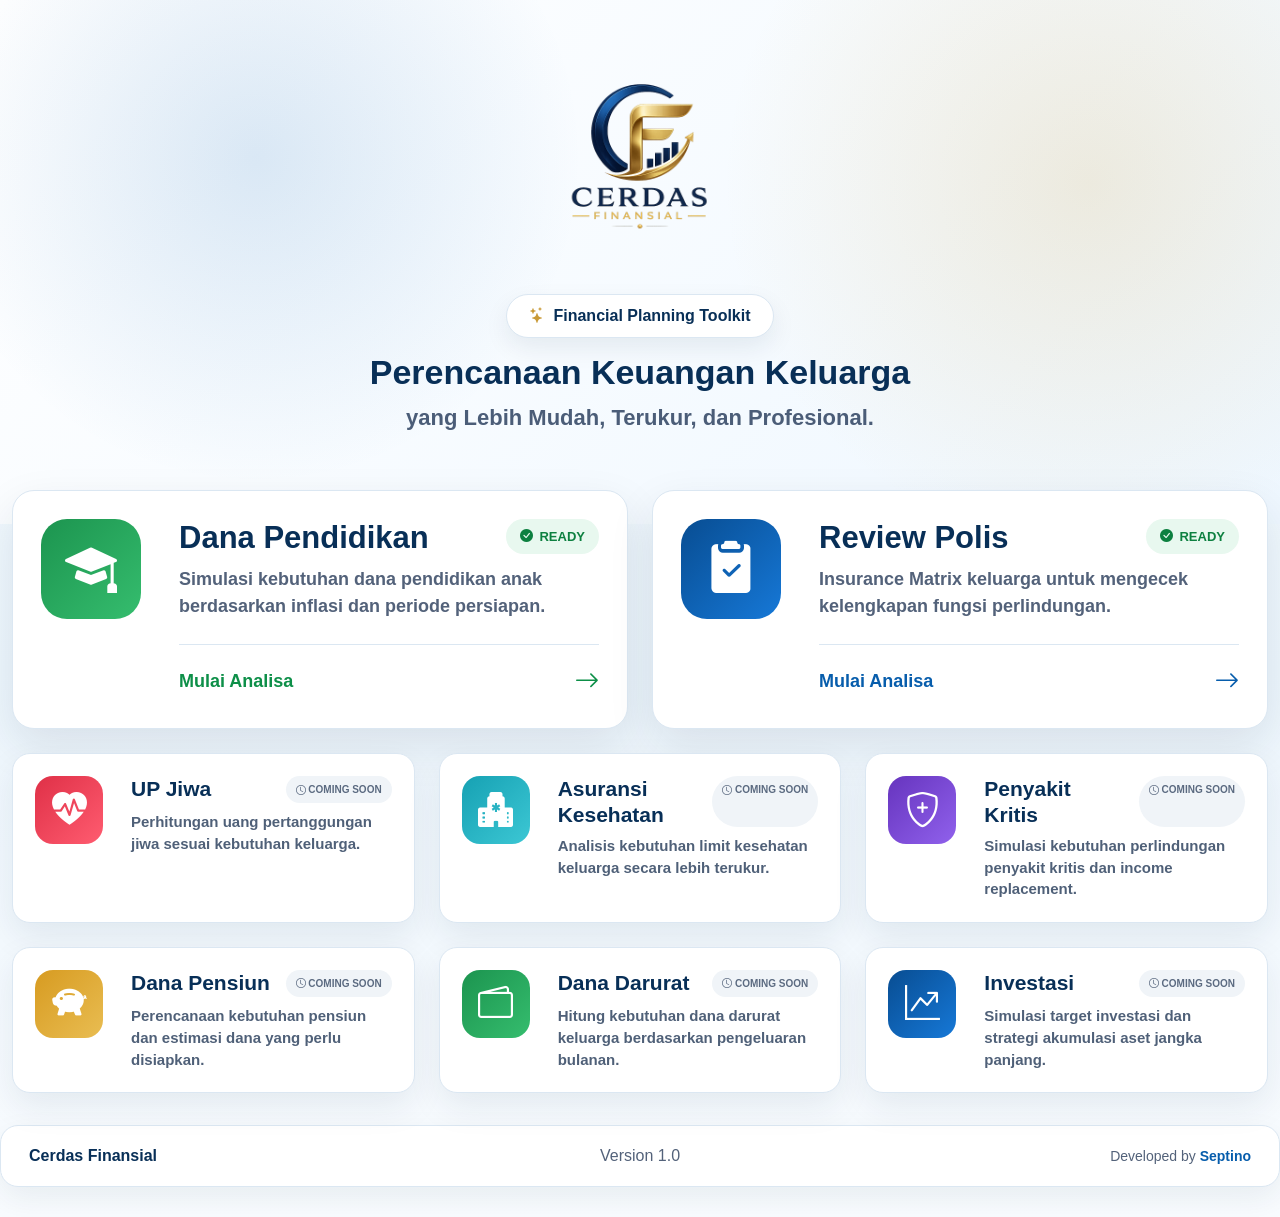
==== commit 0e089424: "Fix Error Dashboard V2" ====
--- a/index.html
+++ b/index.html
@@ -4,7 +4,6 @@
   <meta charset="UTF-8">
   <meta name="viewport" content="width=device-width, initial-scale=1">
   <title>Cerdas Finansial</title>
-
   <link href="https://cdn.jsdelivr.net/npm/bootstrap@5.3.7/dist/css/bootstrap.min.css" rel="stylesheet">
   <link rel="stylesheet" href="https://cdn.jsdelivr.net/npm/bootstrap-icons@1.13.1/font/bootstrap-icons.min.css">
   <link rel="stylesheet" href="css/style.css">
@@ -14,11 +13,6 @@
 <main class="dashboard-page">
 
   <section class="hero-section">
-    <div class="decor decor-left"></div>
-    <div class="decor decor-right"></div>
-    <div class="dots dots-left"></div>
-    <div class="dots dots-right"></div>
-
     <div class="hero-content">
       <img src="asset/logo-cerdas-finansial.png" alt="Cerdas Finansial" class="hero-logo">
 
@@ -35,22 +29,19 @@
   <section class="modules-section">
     <div class="container">
 
-      <div class="row g-4 active-row">
-
+      <div class="row g-4 mb-4">
         <div class="col-lg-6">
           <a href="pages/pendidikan.html" class="module-link">
-            <div class="module-card active-card green-border">
+            <div class="module-card">
               <div class="module-icon green">
                 <i class="bi bi-mortarboard-fill"></i>
               </div>
-
               <div class="module-content">
                 <div class="module-head">
                   <h2>Dana Pendidikan</h2>
                   <span class="badge-ready"><i class="bi bi-check-circle-fill"></i> READY</span>
                 </div>
                 <p>Simulasi kebutuhan dana pendidikan anak berdasarkan inflasi dan periode persiapan.</p>
-
                 <div class="module-footer">
                   <strong>Mulai Analisa</strong>
                   <i class="bi bi-arrow-right"></i>
@@ -62,18 +53,16 @@
 
         <div class="col-lg-6">
           <a href="pages/review-polis.html" class="module-link">
-            <div class="module-card active-card">
+            <div class="module-card">
               <div class="module-icon blue">
                 <i class="bi bi-clipboard2-check-fill"></i>
               </div>
-
               <div class="module-content">
                 <div class="module-head">
                   <h2>Review Polis</h2>
                   <span class="badge-ready"><i class="bi bi-check-circle-fill"></i> READY</span>
                 </div>
                 <p>Insurance Matrix keluarga untuk mengecek kelengkapan fungsi perlindungan.</p>
-
                 <div class="module-footer blue-text">
                   <strong>Mulai Analisa</strong>
                   <i class="bi bi-arrow-right"></i>
@@ -82,7 +71,6 @@
             </div>
           </a>
         </div>
-
       </div>
 
       <div class="row g-4">
@@ -166,7 +154,6 @@
         </div>
 
       </div>
-
     </div>
   </section>
 
--- a/css/style.css
+++ b/css/style.css
@@ -1,192 +1,91 @@
 :root{
   --navy:#082f57;
-  --navy-dark:#041f3b;
   --blue:#0d65b7;
-  --blue2:#1976d2;
+  --green:#229b57;
   --gold:#c99a36;
-  --green:#229b57;
-  --green2:#32b76a;
   --red:#ef4056;
   --cyan:#22b8c7;
   --purple:#7d4ce2;
-  --soft:#eef6fd;
   --text:#10243d;
   --muted:#58677d;
   --line:#dbe7f2;
-  --white:#ffffff;
-}
-
-*{
-  box-sizing:border-box;
-}
-
-html{
-  scroll-behavior:smooth;
-}
+}
+
+*{box-sizing:border-box}
 
 body{
   margin:0;
-  font-family:Arial, Helvetica, sans-serif;
+  font-family:Arial,Helvetica,sans-serif;
   color:var(--text);
-  background:
-    radial-gradient(circle at top left,rgba(13,101,183,.13),transparent 32%),
-    radial-gradient(circle at top right,rgba(201,154,54,.16),transparent 30%),
-    linear-gradient(180deg,#f8fcff 0%,#edf6fd 48%,#f9fcff 100%);
+  background:linear-gradient(180deg,#f8fcff,#edf6fd 55%,#f9fcff);
 }
 
 .dashboard-page{
-  position:relative;
   min-height:100vh;
-  overflow:hidden;
+  overflow-x:hidden;
 }
 
 .hero-section{
   position:relative;
-  min-height:400px;
+  min-height:360px;
   display:flex;
   align-items:center;
   justify-content:center;
   text-align:center;
-  padding:34px 20px 78px;
-  overflow:hidden;
+  padding:40px 20px 90px;
   background:
-    linear-gradient(135deg,rgba(255,255,255,.96),rgba(241,248,253,.9)),
-    radial-gradient(circle at 50% 20%,rgba(255,255,255,1),rgba(230,242,251,.8));
-}
-
-.hero-section::before{
-  content:"";
-  position:absolute;
-  inset:0;
-  background:
-    linear-gradient(145deg,rgba(10,76,142,.06) 0%,transparent 36%),
-    linear-gradient(25deg,transparent 52%,rgba(201,154,54,.13) 53%,transparent 72%);
-  pointer-events:none;
-}
-
-.hero-section::after{
-  content:"";
-  position:absolute;
-  left:0;
-  right:0;
-  bottom:-1px;
-  height:70px;
-  background:linear-gradient(180deg,rgba(255,255,255,0),#edf6fd);
-  pointer-events:none;
-}
-
-.decor{
-  position:absolute;
-  pointer-events:none;
-  opacity:.9;
-}
-
-.decor-left{
-  left:-120px;
-  bottom:-80px;
-  width:430px;
-  height:250px;
-  border-radius:50% 50% 0 0;
-  background:
-    linear-gradient(135deg,rgba(13,101,183,.38),rgba(13,101,183,.05)),
-    radial-gradient(circle at 40% 50%,rgba(255,255,255,.18),transparent 55%);
-  transform:rotate(-10deg);
-  box-shadow:inset 0 0 0 2px rgba(255,255,255,.25);
-}
-
-.decor-right{
-  right:-120px;
-  bottom:-75px;
-  width:420px;
-  height:230px;
-  border-radius:50% 50% 0 0;
-  background:
-    linear-gradient(135deg,rgba(201,154,54,.18),rgba(201,154,54,.34)),
-    radial-gradient(circle at 45% 45%,rgba(255,255,255,.2),transparent 58%);
-  transform:rotate(10deg);
-}
-
-.dots{
-  position:absolute;
-  width:120px;
-  height:90px;
-  background-image:radial-gradient(circle,rgba(13,101,183,.22) 2px,transparent 2.5px);
-  background-size:18px 18px;
-  pointer-events:none;
-}
-
-.dots-left{
-  left:12%;
-  top:70px;
-}
-
-.dots-right{
-  right:13%;
-  top:122px;
-  background-image:radial-gradient(circle,rgba(201,154,54,.32) 2px,transparent 2.5px);
-}
-
-.hero-content{
-  position:relative;
-  z-index:2;
-  animation:fadeUp .7s ease both;
-}
+    radial-gradient(circle at 20% 30%,rgba(13,101,183,.14),transparent 30%),
+    radial-gradient(circle at 85% 35%,rgba(201,154,54,.16),transparent 32%),
+    linear-gradient(135deg,#ffffff,#eef7ff);
+}
+
+.hero-content{position:relative;z-index:2}
 
 .hero-logo{
-  width:370px;
-  max-width:88vw;
-  height:auto;
+  width:360px;
+  max-width:86vw;
   display:block;
-  margin:0 auto 12px;
-  filter:drop-shadow(0 18px 26px rgba(8,47,87,.16));
+  margin:0 auto 14px;
 }
 
 .hero-badge{
   display:inline-flex;
-  align-items:center;
-  justify-content:center;
-  gap:9px;
-  background:rgba(255,255,255,.88);
-  border:1px solid rgba(219,231,242,.95);
-  color:var(--navy);
-  padding:9px 24px;
+  gap:8px;
+  align-items:center;
+  padding:9px 22px;
   border-radius:999px;
-  font-size:17px;
-  font-weight:900;
-  box-shadow:
-    0 12px 26px rgba(16,36,61,.08),
-    inset 0 1px 0 rgba(255,255,255,.95);
+  background:#fff;
+  border:1px solid var(--line);
+  box-shadow:0 10px 25px rgba(16,36,61,.08);
+  color:var(--navy);
+  font-weight:900;
   margin-bottom:14px;
 }
 
-.hero-badge i{
-  color:var(--gold);
-}
+.hero-badge i{color:var(--gold)}
 
 .hero-content h1{
   margin:0;
-  color:var(--navy-dark);
+  color:var(--navy);
   font-size:34px;
   font-weight:900;
-  letter-spacing:-.4px;
 }
 
 .hero-content p{
   margin:8px 0 0;
   color:#4b5d78;
-  font-size:24px;
+  font-size:22px;
   font-weight:700;
-  line-height:1.35;
 }
 
 .modules-section{
+  margin-top:-58px;
   position:relative;
   z-index:5;
-  margin-top:-54px;
-  padding:0 0 18px;
-}
-
-.container{
+  padding-bottom:18px;
+}
+
+.modules-section .container{
   max-width:1360px;
 }
 
@@ -195,173 +94,112 @@
 }
 
 .module-link{
+  text-decoration:none;
   color:inherit;
-  text-decoration:none;
   display:block;
   height:100%;
 }
 
 .module-card{
-  position:relative;
+  min-height:220px;
   height:100%;
-  min-height:220px;
-  background:rgba(255,255,255,.92);
-  border:1px solid rgba(219,231,242,.95);
+  background:#fff;
+  border:1px solid var(--line);
   border-radius:22px;
   padding:28px;
   display:grid;
-  grid-template-columns:120px 1fr;
+  grid-template-columns:110px 1fr;
   gap:28px;
   align-items:start;
-  box-shadow:
-    0 18px 48px rgba(16,36,61,.10),
-    inset 0 1px 0 rgba(255,255,255,.95);
-  overflow:hidden;
+  box-shadow:0 18px 45px rgba(16,36,61,.10);
   transition:.25s ease;
-}
-
-.module-card::before{
-  content:"";
-  position:absolute;
-  right:-68px;
-  top:-90px;
-  width:180px;
-  height:180px;
-  border-radius:50%;
-  background:rgba(8,47,87,.05);
 }
 
 .module-card:hover{
   transform:translateY(-5px);
-  box-shadow:
-    0 26px 62px rgba(16,36,61,.15),
-    inset 0 1px 0 rgba(255,255,255,.95);
-}
-
-.green-border{
-  border-color:rgba(34,155,87,.35);
+  box-shadow:0 25px 60px rgba(16,36,61,.15);
 }
 
 .module-icon{
-  width:102px;
-  height:102px;
+  width:100px;
+  height:100px;
   border-radius:26px;
   display:flex;
   align-items:center;
   justify-content:center;
-  box-shadow:0 14px 26px rgba(16,36,61,.12);
+  flex-shrink:0;
 }
 
 .module-icon i{
-  color:white;
-  font-size:54px;
-}
-
-.module-icon.green,
-.small-icon.green{
-  background:linear-gradient(135deg,#1c944f,#35bd6e);
-}
-
-.module-icon.blue,
-.small-icon.blue{
-  background:linear-gradient(135deg,#084d92,#1678d7);
-}
-
-.module-content{
-  position:relative;
-  z-index:2;
-}
+  font-size:52px;
+  color:#fff;
+}
+
+.module-icon.green,.small-icon.green{background:linear-gradient(135deg,#1c944f,#35bd6e)}
+.module-icon.blue,.small-icon.blue{background:linear-gradient(135deg,#084d92,#1678d7)}
 
 .module-head{
   display:flex;
+  justify-content:space-between;
   align-items:flex-start;
-  justify-content:space-between;
-  gap:16px;
+  gap:14px;
   margin-bottom:10px;
 }
 
 .module-head h2{
   margin:0;
-  color:var(--navy-dark);
-  font-size:30px;
-  font-weight:900;
-  letter-spacing:-.4px;
+  color:var(--navy);
+  font-size:31px;
+  font-weight:900;
 }
 
 .badge-ready{
   display:inline-flex;
   align-items:center;
-  gap:7px;
+  gap:6px;
+  background:#e8f8ef;
+  color:#0d8040;
   padding:8px 14px;
   border-radius:999px;
-  background:#e8f8ef;
-  color:#0d8040;
   font-size:13px;
   font-weight:900;
   white-space:nowrap;
 }
 
-.badge-ready i{
-  font-size:15px;
-}
-
 .module-card p{
+  margin:0 0 24px;
   color:#53627a;
   font-size:18px;
-  line-height:1.48;
+  line-height:1.5;
   font-weight:700;
-  margin:0 0 22px;
-  max-width:590px;
 }
 
 .module-footer{
-  border-top:1px solid #dce8f2;
+  border-top:1px solid var(--line);
   padding-top:18px;
+  display:flex;
+  justify-content:space-between;
+  align-items:center;
   color:#0d8f48;
   font-size:18px;
   font-weight:900;
-  display:flex;
-  align-items:center;
-  justify-content:space-between;
-}
-
-.module-footer i{
-  font-size:25px;
-  transition:.25s ease;
-}
-
-.module-card:hover .module-footer i{
-  transform:translateX(6px);
-}
-
-.blue-text{
-  color:#075dac;
-}
+}
+
+.module-footer.blue-text{color:#075dac}
+.module-footer i{font-size:25px}
 
 .small-card{
-  position:relative;
-  min-height:142px;
   height:100%;
-  background:rgba(255,255,255,.9);
-  border:1px solid rgba(219,231,242,.95);
+  min-height:145px;
+  background:#fff;
+  border:1px solid var(--line);
   border-radius:18px;
   padding:22px;
   display:grid;
   grid-template-columns:78px 1fr;
   gap:18px;
   align-items:start;
-  box-shadow:
-    0 14px 34px rgba(16,36,61,.08),
-    inset 0 1px 0 rgba(255,255,255,.9);
-  transition:.25s ease;
-  overflow:hidden;
-}
-
-.small-card:hover{
-  transform:translateY(-3px);
-  box-shadow:
-    0 20px 48px rgba(16,36,61,.12),
-    inset 0 1px 0 rgba(255,255,255,.95);
+  box-shadow:0 14px 34px rgba(16,36,61,.08);
 }
 
 .small-icon{
@@ -371,34 +209,20 @@
   display:flex;
   align-items:center;
   justify-content:center;
-  flex-shrink:0;
-  box-shadow:0 12px 22px rgba(16,36,61,.11);
 }
 
 .small-icon i{
-  color:white;
-  font-size:36px;
-}
-
-.small-icon.red{
-  background:linear-gradient(135deg,#df3047,#ff5c70);
-}
-
-.small-icon.cyan{
-  background:linear-gradient(135deg,#16a1b3,#3cc7d4);
-}
-
-.small-icon.purple{
-  background:linear-gradient(135deg,#6634be,#9061ec);
-}
-
-.small-icon.gold{
-  background:linear-gradient(135deg,#d79b21,#e9bd52);
-}
+  font-size:35px;
+  color:#fff;
+}
+
+.small-icon.red{background:linear-gradient(135deg,#df3047,#ff5c70)}
+.small-icon.cyan{background:linear-gradient(135deg,#16a1b3,#3cc7d4)}
+.small-icon.purple{background:linear-gradient(135deg,#6634be,#9061ec)}
+.small-icon.gold{background:linear-gradient(135deg,#d79b21,#e9bd52)}
 
 .small-head{
   display:flex;
-  align-items:flex-start;
   justify-content:space-between;
   gap:10px;
   margin-bottom:8px;
@@ -406,27 +230,19 @@
 
 .small-head h3{
   margin:0;
-  color:var(--navy-dark);
+  color:var(--navy);
   font-size:21px;
-  line-height:1.18;
   font-weight:900;
 }
 
 .small-head span{
-  display:inline-flex;
-  align-items:center;
-  gap:5px;
+  background:#f0f4f8;
+  color:#5b6a80;
   padding:6px 10px;
   border-radius:999px;
-  background:#f0f4f8;
-  color:#5b6a80;
   font-size:10px;
   font-weight:900;
   white-space:nowrap;
-}
-
-.small-head span i{
-  font-size:12px;
 }
 
 .small-card p{
@@ -441,8 +257,8 @@
   max-width:1360px;
   margin:14px auto 30px;
   padding:18px 28px;
-  background:rgba(255,255,255,.86);
-  border:1px solid rgba(219,231,242,.95);
+  background:#fff;
+  border:1px solid var(--line);
   border-radius:18px;
   box-shadow:0 12px 32px rgba(16,36,61,.07);
   display:grid;
@@ -450,212 +266,49 @@
   align-items:center;
   gap:18px;
   color:#53627a;
-  font-size:15px;
 }
 
 .dashboard-footer strong{
-  color:var(--navy-dark);
-  font-size:17px;
-  font-weight:900;
-}
-
-.dashboard-footer span{
-  text-align:center;
-  font-weight:700;
-}
-
-.dashboard-footer small{
-  text-align:right;
-  font-size:15px;
-}
-
-.dashboard-footer b{
-  color:#075dac;
-}
-
-@keyframes fadeUp{
-  from{
-    opacity:0;
-    transform:translateY(18px);
-  }
-  to{
-    opacity:1;
-    transform:translateY(0);
-  }
-}
-
-@media(max-width:1200px){
-  .module-card{
-    grid-template-columns:100px 1fr;
-    gap:22px;
-  }
-
-  .module-icon{
-    width:90px;
-    height:90px;
-  }
-
-  .module-icon i{
-    font-size:46px;
-  }
-
-  .module-head h2{
-    font-size:27px;
-  }
-
-  .module-card p{
-    font-size:17px;
-  }
-
-  .small-head{
-    display:block;
-  }
-
-  .small-head span{
-    margin-top:8px;
-  }
-}
+  color:var(--navy);
+  font-weight:900;
+}
+
+.dashboard-footer span{text-align:center}
+.dashboard-footer small{text-align:right}
+.dashboard-footer b{color:#075dac}
 
 @media(max-width:991px){
-  .hero-section{
-    min-height:370px;
-    padding:30px 16px 72px;
-  }
-
-  .hero-logo{
-    width:320px;
-  }
-
-  .hero-content h1{
-    font-size:30px;
-  }
-
-  .hero-content p{
-    font-size:20px;
-  }
-
-  .modules-section{
-    margin-top:-48px;
-  }
-
-  .module-card{
-    min-height:auto;
-  }
-
-  .decor-left{
-    left:-190px;
-  }
-
-  .decor-right{
-    right:-190px;
-  }
-}
-
-@media(max-width:768px){
-  .hero-section{
-    min-height:330px;
-    padding:26px 14px 62px;
-  }
-
-  .hero-logo{
-    width:270px;
-    margin-bottom:8px;
-  }
-
-  .hero-badge{
-    font-size:14px;
-    padding:8px 18px;
-  }
-
-  .hero-content h1{
-    font-size:25px;
-  }
-
-  .hero-content p{
-    font-size:17px;
-  }
-
-  .dots{
-    display:none;
-  }
-
-  .modules-section{
-    margin-top:-38px;
-  }
-
   .module-card{
     grid-template-columns:1fr;
-    padding:24px;
-    border-radius:20px;
-    gap:18px;
-  }
-
-  .module-icon{
-    width:78px;
-    height:78px;
-    border-radius:22px;
-  }
-
-  .module-icon i{
-    font-size:40px;
   }
 
   .module-head{
     display:block;
   }
 
-  .module-head h2{
-    font-size:25px;
-    margin-bottom:10px;
-  }
-
-  .module-card p{
-    font-size:16px;
+  .badge-ready{
+    margin-top:10px;
+  }
+}
+
+@media(max-width:768px){
+  .hero-logo{width:260px}
+  .hero-content h1{font-size:26px}
+  .hero-content p{font-size:17px}
+
+  .module-card{
+    padding:22px;
   }
 
   .small-card{
-    grid-template-columns:70px 1fr;
-    padding:20px;
-  }
-
-  .small-head h3{
-    font-size:20px;
+    grid-template-columns:1fr;
   }
 
   .dashboard-footer{
-    margin:12px 12px 28px;
+    margin:14px 12px 28px;
     grid-template-columns:1fr;
     text-align:center;
   }
 
-  .dashboard-footer small{
-    text-align:center;
-  }
-}
-
-@media(max-width:480px){
-  .hero-logo{
-    width:230px;
-  }
-
-  .hero-content h1{
-    font-size:22px;
-  }
-
-  .hero-content p{
-    font-size:15px;
-  }
-
-  .module-card{
-    padding:20px;
-  }
-
-  .small-card{
-    grid-template-columns:1fr;
-  }
-
-  .small-icon{
-    width:62px;
-    height:62px;
-  }
+  .dashboard-footer small{text-align:center}
 }
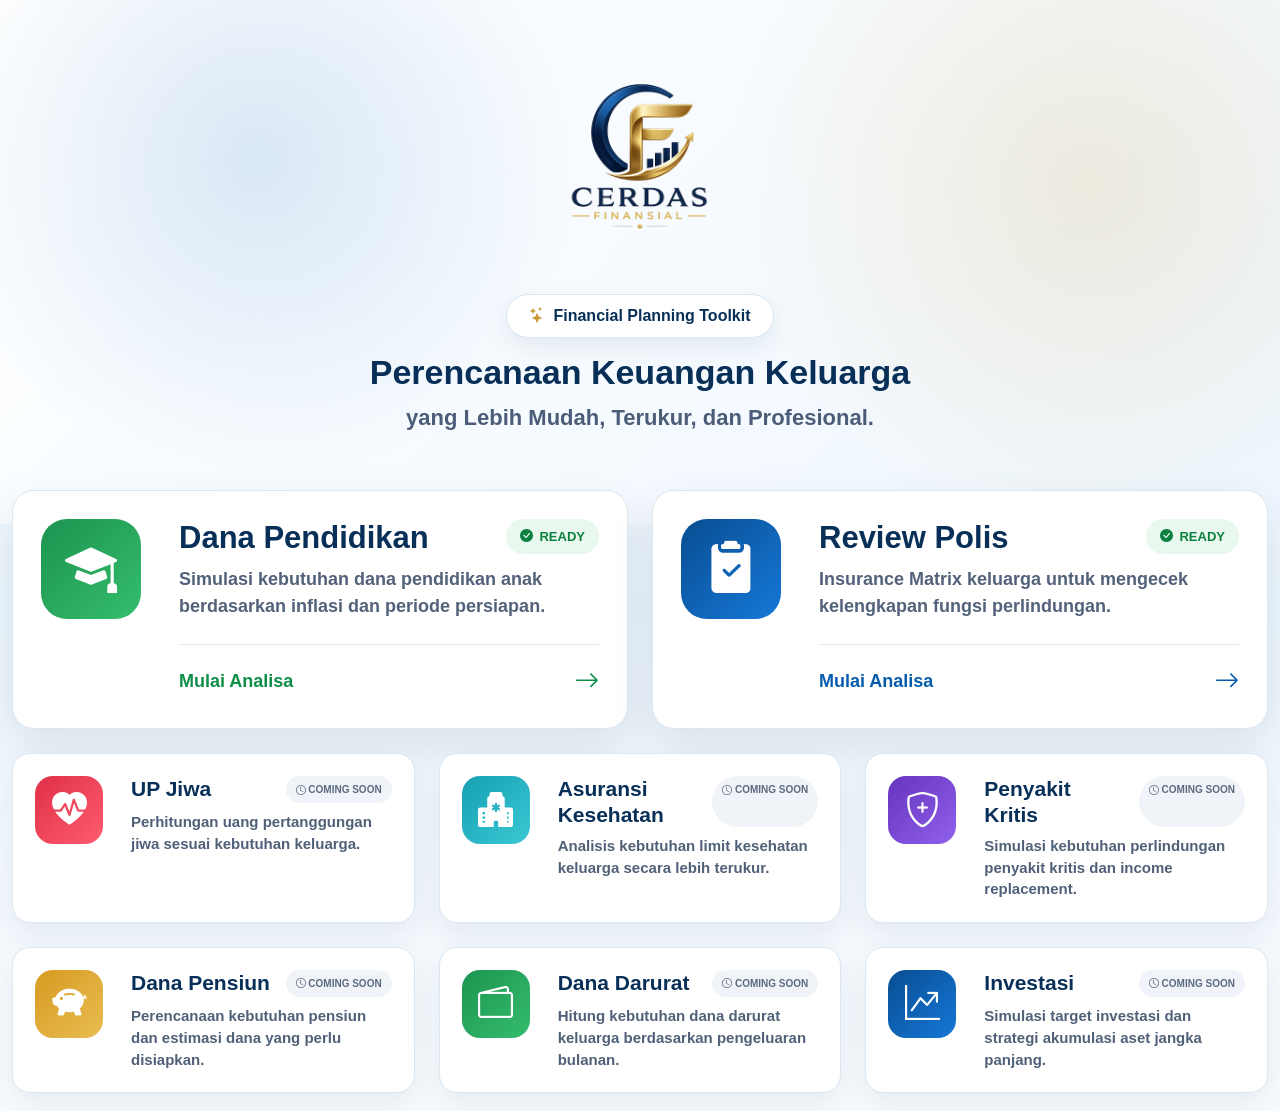
==== commit 2c5d53cb: "Update index.html" ====
--- a/index.html
+++ b/index.html
@@ -157,12 +157,6 @@
     </div>
   </section>
 
-  <footer class="dashboard-footer">
-    <strong>Cerdas Finansial</strong>
-    <span>Version 1.0</span>
-    <small>Developed by <b>Septino</b></small>
-  </footer>
-
 </main>
 
 <script src="js/script.js"></script>
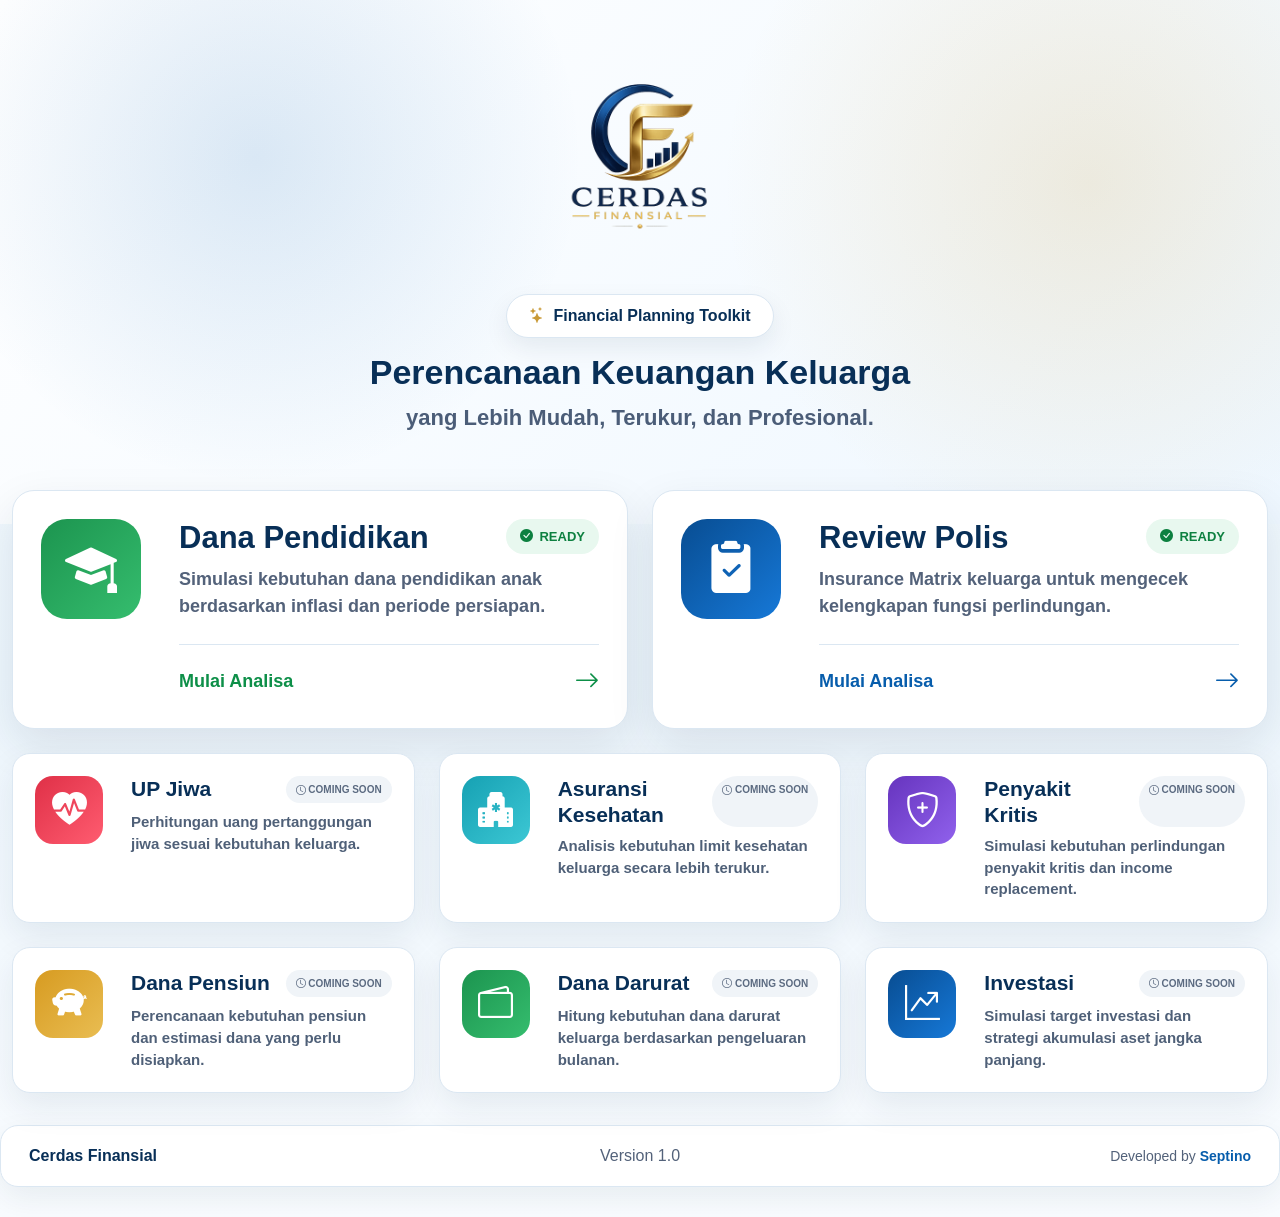
==== commit c37d5ce6: "Update index.html" ====
--- a/index.html
+++ b/index.html
@@ -157,6 +157,12 @@
     </div>
   </section>
 
+  <footer class="dashboard-footer">
+    <strong>Cerdas Finansial</strong>
+    <span>Version 1.0</span>
+    <small>Developed by <b>Septino</b></small>
+  </footer>
+
 </main>
 
 <script src="js/script.js"></script>
